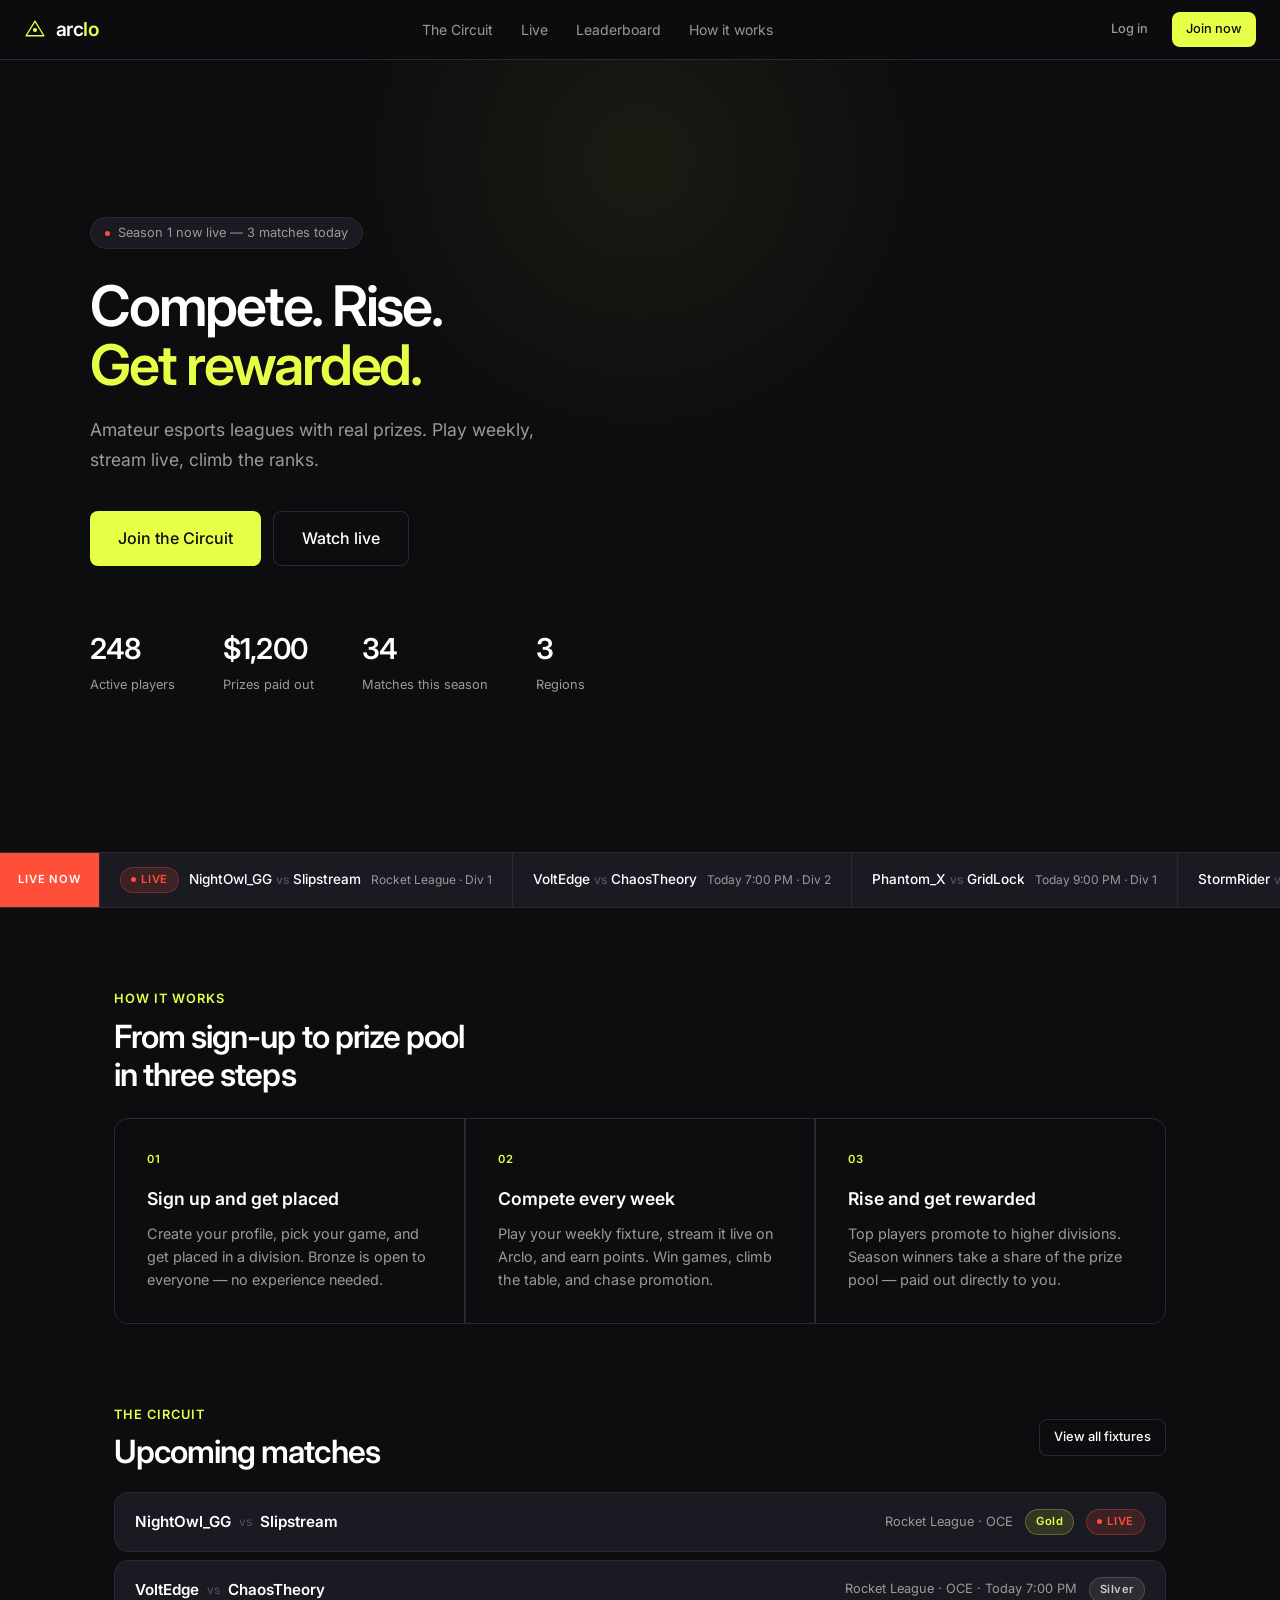
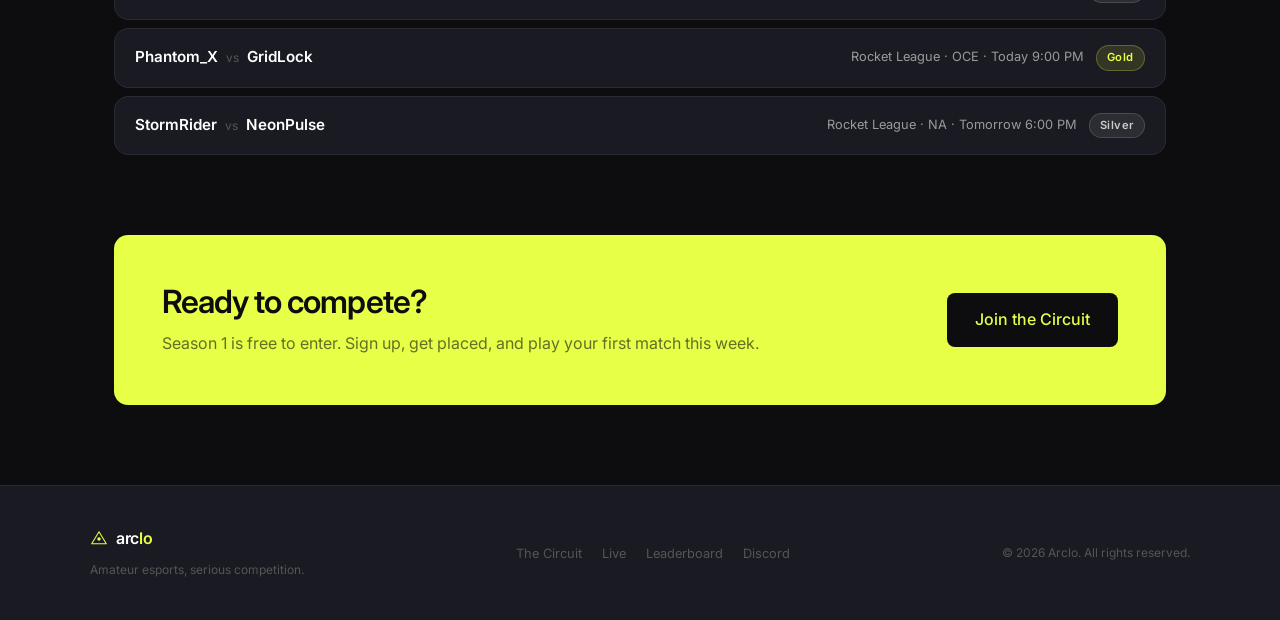
==== index.html @ d4bf8e36 "Add files via upload" ====
<!DOCTYPE html>
<html lang="en">
<head>
  <meta charset="UTF-8">
  <meta name="viewport" content="width=device-width, initial-scale=1.0">
  <title>Arclo — Compete. Rise. Get rewarded.</title>
  <meta name="description" content="Amateur esports leagues with real prizes. Compete weekly, stream live, climb the ranks.">
  <link rel="preconnect" href="https://fonts.googleapis.com">
  <link href="https://fonts.googleapis.com/css2?family=Inter:wght@400;500;600&display=swap" rel="stylesheet">
  <link rel="stylesheet" href="css/style.css">
  <style>
    /* Hero */
    .hero {
      min-height: 88vh; display: flex; flex-direction: column;
      justify-content: center; padding: 80px 24px;
      position: relative; overflow: hidden;
    }
    .hero::before {
      content: ''; position: absolute;
      top: -200px; left: 50%; transform: translateX(-50%);
      width: 600px; height: 600px; border-radius: 50%;
      background: radial-gradient(circle, rgba(232,255,71,0.06) 0%, transparent 70%);
      pointer-events: none;
    }
    .hero-inner { max-width: 1100px; margin: 0 auto; width: 100%; }
    .hero-eyebrow {
      display: inline-flex; align-items: center; gap: 8px;
      background: var(--slate); border: 0.5px solid var(--slate-light);
      border-radius: 999px; padding: 5px 14px; margin-bottom: 28px;
      font-size: 0.8rem; color: var(--gray);
    }
    .hero h1 { color: #fff; margin-bottom: 20px; max-width: 700px; }
    .hero h1 .volt { color: var(--volt); }
    .hero-sub { font-size: 1.1rem; max-width: 480px; margin-bottom: 36px; }
    .hero-btns { display: flex; gap: 12px; flex-wrap: wrap; margin-bottom: 60px; }
    .hero-stats { display: flex; gap: 48px; flex-wrap: wrap; }
    .hero-stat-val { font-size: 1.8rem; font-weight: 600; color: #fff; letter-spacing: -0.03em; }
    .hero-stat-label { font-size: 0.8rem; color: var(--gray); margin-top: 2px; }

    /* Live matches strip */
    .matches-strip { background: var(--slate); border-top: 0.5px solid var(--slate-light); border-bottom: 0.5px solid var(--slate-light); padding: 0; overflow: hidden; }
    .matches-strip-inner { display: flex; align-items: stretch; }
    .strip-label { background: var(--ignite); color: #fff; font-size: 0.7rem; font-weight: 600; letter-spacing: 0.08em; text-transform: uppercase; padding: 14px 18px; display: flex; align-items: center; white-space: nowrap; flex-shrink: 0; }
    .matches-list { display: flex; gap: 0; flex: 1; overflow-x: auto; scrollbar-width: none; }
    .matches-list::-webkit-scrollbar { display: none; }
    .match-strip-item { display: flex; align-items: center; gap: 10px; padding: 14px 20px; border-left: 0.5px solid var(--slate-light); white-space: nowrap; flex-shrink: 0; cursor: pointer; transition: background 0.15s; }
    .match-strip-item:hover { background: rgba(255,255,255,0.03); }
    .match-players { font-size: 0.85rem; font-weight: 500; color: #fff; }
    .match-vs { color: var(--gray-dim); font-size: 0.75rem; }
    .match-time { font-size: 0.75rem; color: var(--gray); }

    /* How it works */
    .how-grid { display: grid; grid-template-columns: repeat(3, minmax(0,1fr)); gap: 2px; background: var(--slate-light); border: 0.5px solid var(--slate-light); border-radius: var(--radius-lg); overflow: hidden; }
    .how-item { background: var(--midnight); padding: 2rem; }
    .how-num { font-size: 0.7rem; font-weight: 600; color: var(--volt); letter-spacing: 0.1em; margin-bottom: 16px; }
    .how-title { font-size: 1.1rem; font-weight: 600; color: #fff; margin-bottom: 8px; }
    .how-desc { font-size: 0.9rem; color: var(--gray); line-height: 1.6; }

    /* Matches section */
    .match-card { background: var(--slate); border: 0.5px solid var(--slate-light); border-radius: var(--radius-lg); padding: 1rem 1.25rem; display: flex; align-items: center; justify-content: space-between; cursor: pointer; transition: border-color 0.15s, background 0.15s; }
    .match-card:hover { border-color: rgba(232,255,71,0.2); background: rgba(232,255,71,0.02); }
    .match-card-players { display: flex; align-items: center; gap: 8px; }
    .match-card-name { font-size: 0.95rem; font-weight: 600; color: #fff; }
    .match-card-vs { font-size: 0.75rem; color: var(--gray-dim); }
    .match-card-meta { font-size: 0.8rem; color: var(--gray); }
    .match-card-right { display: flex; align-items: center; gap: 12px; }

    /* CTA band */
    .cta-band { background: var(--volt); border-radius: var(--radius-lg); padding: 48px; display: flex; align-items: center; justify-content: space-between; gap: 24px; flex-wrap: wrap; }
    .cta-band h2 { color: var(--midnight); }
    .cta-band p { color: rgba(13,13,15,0.6); }
    .btn-dark { background: var(--midnight); color: var(--volt); }
    .btn-dark:hover { background: #111; }

    @media (max-width: 768px) {
      .hero { min-height: auto; padding: 60px 24px; }
      .hero-stats { gap: 24px; }
      .how-grid { grid-template-columns: 1fr; }
      .cta-band { padding: 32px 24px; }
      .match-card { flex-direction: column; align-items: flex-start; gap: 10px; }
    }
  </style>
</head>
<body>

<nav>
  <div class="nav-logo">
    <div class="nav-logo-mark">
      <svg width="22" height="22" viewBox="0 0 42 42" fill="none">
        <polygon points="21,4 38,32 4,32" fill="none" stroke="#e8ff47" stroke-width="2.5" stroke-linejoin="round"/>
        <circle cx="21" cy="21" r="4" fill="#e8ff47"/>
      </svg>
    </div>
    <span class="nav-logo-text">arc<span>lo</span></span>
  </div>
  <ul class="nav-links">
    <li><a href="pages/circuit.html">The Circuit</a></li>
    <li><a href="pages/live.html">Live</a></li>
    <li><a href="pages/leaderboard.html">Leaderboard</a></li>
    <li><a href="#how">How it works</a></li>
  </ul>
  <div class="nav-actions">
    <a href="pages/login.html" class="btn btn-ghost btn-sm">Log in</a>
    <a href="pages/signup.html" class="btn btn-primary btn-sm">Join now</a>
  </div>
</nav>

<section class="hero">
  <div class="hero-inner">
    <div class="hero-eyebrow">
      <div class="live-dot"></div>
      Season 1 now live — 3 matches today
    </div>
    <h1>Compete. Rise.<br><span class="volt">Get rewarded.</span></h1>
    <p class="hero-sub">Amateur esports leagues with real prizes. Play weekly, stream live, climb the ranks.</p>
    <div class="hero-btns">
      <a href="pages/signup.html" class="btn btn-primary btn-lg">Join the Circuit</a>
      <a href="pages/live.html" class="btn btn-secondary btn-lg">Watch live</a>
    </div>
    <div class="hero-stats">
      <div>
        <div class="hero-stat-val">248</div>
        <div class="hero-stat-label">Active players</div>
      </div>
      <div>
        <div class="hero-stat-val">$1,200</div>
        <div class="hero-stat-label">Prizes paid out</div>
      </div>
      <div>
        <div class="hero-stat-val">34</div>
        <div class="hero-stat-label">Matches this season</div>
      </div>
      <div>
        <div class="hero-stat-val">3</div>
        <div class="hero-stat-label">Regions</div>
      </div>
    </div>
  </div>
</section>

<div class="matches-strip">
  <div class="matches-strip-inner">
    <div class="strip-label">Live now</div>
    <div class="matches-list">
      <a href="pages/live.html" class="match-strip-item">
        <span class="live-badge"><span class="live-dot"></span>Live</span>
        <span class="match-players">NightOwl_GG <span class="match-vs">vs</span> Slipstream</span>
        <span class="match-time">Rocket League · Div 1</span>
      </a>
      <div class="match-strip-item">
        <span class="match-players">VoltEdge <span class="match-vs">vs</span> ChaosTheory</span>
        <span class="match-time">Today 7:00 PM · Div 2</span>
      </div>
      <div class="match-strip-item">
        <span class="match-players">Phantom_X <span class="match-vs">vs</span> GridLock</span>
        <span class="match-time">Today 9:00 PM · Div 1</span>
      </div>
      <div class="match-strip-item">
        <span class="match-players">StormRider <span class="match-vs">vs</span> NeonPulse</span>
        <span class="match-time">Tomorrow 6:00 PM · Div 2</span>
      </div>
    </div>
  </div>
</div>

<section class="section" id="how">
  <div class="container">
    <p class="text-volt mb-1" style="font-size:0.8rem;font-weight:600;letter-spacing:0.08em;text-transform:uppercase;">How it works</p>
    <h2 style="color:#fff;" class="mb-3">From sign-up to prize pool<br>in three steps</h2>
    <div class="how-grid">
      <div class="how-item">
        <div class="how-num">01</div>
        <div class="how-title">Sign up and get placed</div>
        <p class="how-desc">Create your profile, pick your game, and get placed in a division. Bronze is open to everyone — no experience needed.</p>
      </div>
      <div class="how-item">
        <div class="how-num">02</div>
        <div class="how-title">Compete every week</div>
        <p class="how-desc">Play your weekly fixture, stream it live on Arclo, and earn points. Win games, climb the table, and chase promotion.</p>
      </div>
      <div class="how-item">
        <div class="how-num">03</div>
        <div class="how-title">Rise and get rewarded</div>
        <p class="how-desc">Top players promote to higher divisions. Season winners take a share of the prize pool — paid out directly to you.</p>
      </div>
    </div>
  </div>
</section>

<section class="section" style="padding-top:0;">
  <div class="container">
    <div style="display:flex;align-items:center;justify-content:space-between;margin-bottom:20px;flex-wrap:wrap;gap:12px;">
      <div>
        <p class="text-volt mb-1" style="font-size:0.8rem;font-weight:600;letter-spacing:0.08em;text-transform:uppercase;">The Circuit</p>
        <h2 style="color:#fff;">Upcoming matches</h2>
      </div>
      <a href="pages/circuit.html" class="btn btn-secondary btn-sm">View all fixtures</a>
    </div>
    <div style="display:flex;flex-direction:column;gap:8px;">
      <a href="pages/live.html" class="match-card">
        <div class="match-card-players">
          <span class="match-card-name">NightOwl_GG</span>
          <span class="match-card-vs">vs</span>
          <span class="match-card-name">Slipstream</span>
        </div>
        <div class="match-card-right">
          <span class="match-card-meta">Rocket League · OCE</span>
          <span class="div-badge div-gold">Gold</span>
          <span class="live-badge"><span class="live-dot"></span>Live</span>
        </div>
      </a>
      <div class="match-card">
        <div class="match-card-players">
          <span class="match-card-name">VoltEdge</span>
          <span class="match-card-vs">vs</span>
          <span class="match-card-name">ChaosTheory</span>
        </div>
        <div class="match-card-right">
          <span class="match-card-meta">Rocket League · OCE · Today 7:00 PM</span>
          <span class="div-badge div-silver">Silver</span>
        </div>
      </div>
      <div class="match-card">
        <div class="match-card-players">
          <span class="match-card-name">Phantom_X</span>
          <span class="match-card-vs">vs</span>
          <span class="match-card-name">GridLock</span>
        </div>
        <div class="match-card-right">
          <span class="match-card-meta">Rocket League · OCE · Today 9:00 PM</span>
          <span class="div-badge div-gold">Gold</span>
        </div>
      </div>
      <div class="match-card">
        <div class="match-card-players">
          <span class="match-card-name">StormRider</span>
          <span class="match-card-vs">vs</span>
          <span class="match-card-name">NeonPulse</span>
        </div>
        <div class="match-card-right">
          <span class="match-card-meta">Rocket League · NA · Tomorrow 6:00 PM</span>
          <span class="div-badge div-silver">Silver</span>
        </div>
      </div>
    </div>
  </div>
</section>

<section class="section" style="padding-top:0;">
  <div class="container">
    <div class="cta-band">
      <div>
        <h2>Ready to compete?</h2>
        <p class="mt-1">Season 1 is free to enter. Sign up, get placed, and play your first match this week.</p>
      </div>
      <a href="pages/signup.html" class="btn btn-dark btn-lg">Join the Circuit</a>
    </div>
  </div>
</section>

<footer>
  <div class="footer-inner">
    <div>
      <div style="display:flex;align-items:center;gap:8px;margin-bottom:8px;">
        <svg width="18" height="18" viewBox="0 0 42 42" fill="none"><polygon points="21,4 38,32 4,32" fill="none" stroke="#e8ff47" stroke-width="2.5" stroke-linejoin="round"/><circle cx="21" cy="21" r="4" fill="#e8ff47"/></svg>
        <span class="footer-logo-text">arc<span>lo</span></span>
      </div>
      <p class="footer-copy">Amateur esports, serious competition.</p>
    </div>
    <ul class="footer-links">
      <li><a href="pages/circuit.html">The Circuit</a></li>
      <li><a href="pages/live.html">Live</a></li>
      <li><a href="pages/leaderboard.html">Leaderboard</a></li>
      <li><a href="#">Discord</a></li>
    </ul>
    <p class="footer-copy">© 2026 Arclo. All rights reserved.</p>
  </div>
</footer>

</body>
</html>
---- css/style.css ----
/* Arclo — global styles */
*, *::before, *::after { box-sizing: border-box; margin: 0; padding: 0; }

:root {
  --midnight: #0d0d0f;
  --slate: #1a1a22;
  --slate-light: #2a2a35;
  --volt: #e8ff47;
  --ignite: #ff4f38;
  --offwhite: #f5f5f0;
  --gray: #9a9a9a;
  --gray-dim: #555;
  --font: 'Inter', system-ui, sans-serif;
  --radius: 8px;
  --radius-lg: 14px;
}

html { scroll-behavior: smooth; }

body {
  font-family: var(--font);
  background: var(--midnight);
  color: var(--offwhite);
  line-height: 1.6;
  font-size: 16px;
  -webkit-font-smoothing: antialiased;
}

a { color: inherit; text-decoration: none; }
img { display: block; max-width: 100%; }
button { font-family: var(--font); cursor: pointer; }

/* Typography */
h1 { font-size: clamp(2rem, 5vw, 3.5rem); font-weight: 600; letter-spacing: -0.04em; line-height: 1.05; }
h2 { font-size: clamp(1.4rem, 3vw, 2rem); font-weight: 600; letter-spacing: -0.03em; line-height: 1.2; }
h3 { font-size: 1.1rem; font-weight: 600; letter-spacing: -0.02em; }
p { color: var(--gray); line-height: 1.7; }

/* Layout */
.container { max-width: 1100px; margin: 0 auto; padding: 0 24px; }
.section { padding: 80px 0; }

/* Nav */
nav {
  position: sticky; top: 0; z-index: 100;
  background: rgba(13,13,15,0.92);
  backdrop-filter: blur(12px);
  border-bottom: 0.5px solid var(--slate-light);
  padding: 0 24px; height: 60px;
  display: flex; align-items: center; justify-content: space-between;
}
.nav-logo { display: flex; align-items: center; gap: 10px; }
.nav-logo-mark svg { display: block; }
.nav-logo-text { font-size: 1.2rem; font-weight: 600; letter-spacing: -0.03em; color: #fff; }
.nav-logo-text span { color: var(--volt); }
.nav-links { display: flex; gap: 28px; list-style: none; }
.nav-links a { font-size: 0.875rem; color: var(--gray); transition: color 0.15s; }
.nav-links a:hover { color: #fff; }
.nav-actions { display: flex; gap: 10px; align-items: center; }

/* Buttons */
.btn {
  display: inline-flex; align-items: center; gap: 6px;
  padding: 10px 20px; border-radius: var(--radius);
  font-size: 0.875rem; font-weight: 500;
  border: none; transition: all 0.15s; white-space: nowrap;
}
.btn-primary { background: var(--volt); color: var(--midnight); }
.btn-primary:hover { background: #d4eb3f; }
.btn-secondary { background: transparent; color: #fff; border: 0.5px solid var(--slate-light); }
.btn-secondary:hover { background: var(--slate); }
.btn-ghost { background: transparent; color: var(--gray); border: none; padding: 10px 14px; }
.btn-ghost:hover { color: #fff; }
.btn-sm { padding: 7px 14px; font-size: 0.8rem; }
.btn-lg { padding: 14px 28px; font-size: 1rem; }

/* Cards */
.card {
  background: var(--slate);
  border: 0.5px solid var(--slate-light);
  border-radius: var(--radius-lg);
  padding: 1.25rem 1.5rem;
}

/* Live badge */
.live-badge {
  display: inline-flex; align-items: center; gap: 5px;
  background: rgba(255,79,56,0.15);
  border: 0.5px solid rgba(255,79,56,0.3);
  border-radius: 999px; padding: 3px 10px;
  font-size: 0.7rem; font-weight: 600; color: var(--ignite);
  text-transform: uppercase; letter-spacing: 0.06em;
}
.live-dot {
  width: 5px; height: 5px; border-radius: 50%;
  background: var(--ignite);
  animation: pulse 1.5s ease-in-out infinite;
}
@keyframes pulse { 0%,100%{opacity:1} 50%{opacity:0.4} }

/* Division badge */
.div-badge {
  display: inline-block; padding: 3px 10px;
  border-radius: 999px; font-size: 0.7rem; font-weight: 600;
  letter-spacing: 0.05em;
}
.div-gold { background: rgba(232,255,71,0.12); color: var(--volt); border: 0.5px solid rgba(232,255,71,0.25); }
.div-silver { background: rgba(200,200,200,0.1); color: #ccc; border: 0.5px solid rgba(200,200,200,0.2); }
.div-bronze { background: rgba(205,127,50,0.12); color: #cd7f32; border: 0.5px solid rgba(205,127,50,0.25); }

/* Win/loss */
.result-win { color: #4ade80; font-size: 0.75rem; font-weight: 600; background: rgba(74,222,128,0.1); padding: 2px 8px; border-radius: 999px; }
.result-loss { color: #f87171; font-size: 0.75rem; font-weight: 600; background: rgba(248,113,113,0.1); padding: 2px 8px; border-radius: 999px; }

/* Footer */
footer {
  background: var(--slate);
  border-top: 0.5px solid var(--slate-light);
  padding: 40px 24px;
}
.footer-inner {
  max-width: 1100px; margin: 0 auto;
  display: flex; justify-content: space-between; align-items: center;
  flex-wrap: wrap; gap: 16px;
}
.footer-logo-text { font-size: 1rem; font-weight: 600; letter-spacing: -0.02em; color: #fff; }
.footer-logo-text span { color: var(--volt); }
.footer-links { display: flex; gap: 20px; list-style: none; }
.footer-links a { font-size: 0.8rem; color: var(--gray-dim); }
.footer-links a:hover { color: var(--gray); }
.footer-copy { font-size: 0.75rem; color: var(--gray-dim); }

/* Utility */
.text-volt { color: var(--volt); }
.text-gray { color: var(--gray); }
.text-muted { color: var(--gray-dim); }
.text-center { text-align: center; }
.mt-1 { margin-top: 0.5rem; }
.mt-2 { margin-top: 1rem; }
.mt-3 { margin-top: 1.5rem; }
.mt-4 { margin-top: 2rem; }
.mb-1 { margin-bottom: 0.5rem; }
.mb-2 { margin-bottom: 1rem; }
.mb-3 { margin-bottom: 1.5rem; }
.divider { border: none; border-top: 0.5px solid var(--slate-light); margin: 2rem 0; }

/* Grid helpers */
.grid-2 { display: grid; grid-template-columns: repeat(2, minmax(0,1fr)); gap: 16px; }
.grid-3 { display: grid; grid-template-columns: repeat(3, minmax(0,1fr)); gap: 16px; }
.grid-4 { display: grid; grid-template-columns: repeat(4, minmax(0,1fr)); gap: 16px; }

/* Responsive */
@media (max-width: 768px) {
  .nav-links { display: none; }
  .grid-2, .grid-3, .grid-4 { grid-template-columns: 1fr; }
  .section { padding: 48px 0; }
}

@media (prefers-reduced-motion: reduce) {
  *, *::before, *::after { animation-duration: 0.01ms !important; transition-duration: 0.01ms !important; }
}
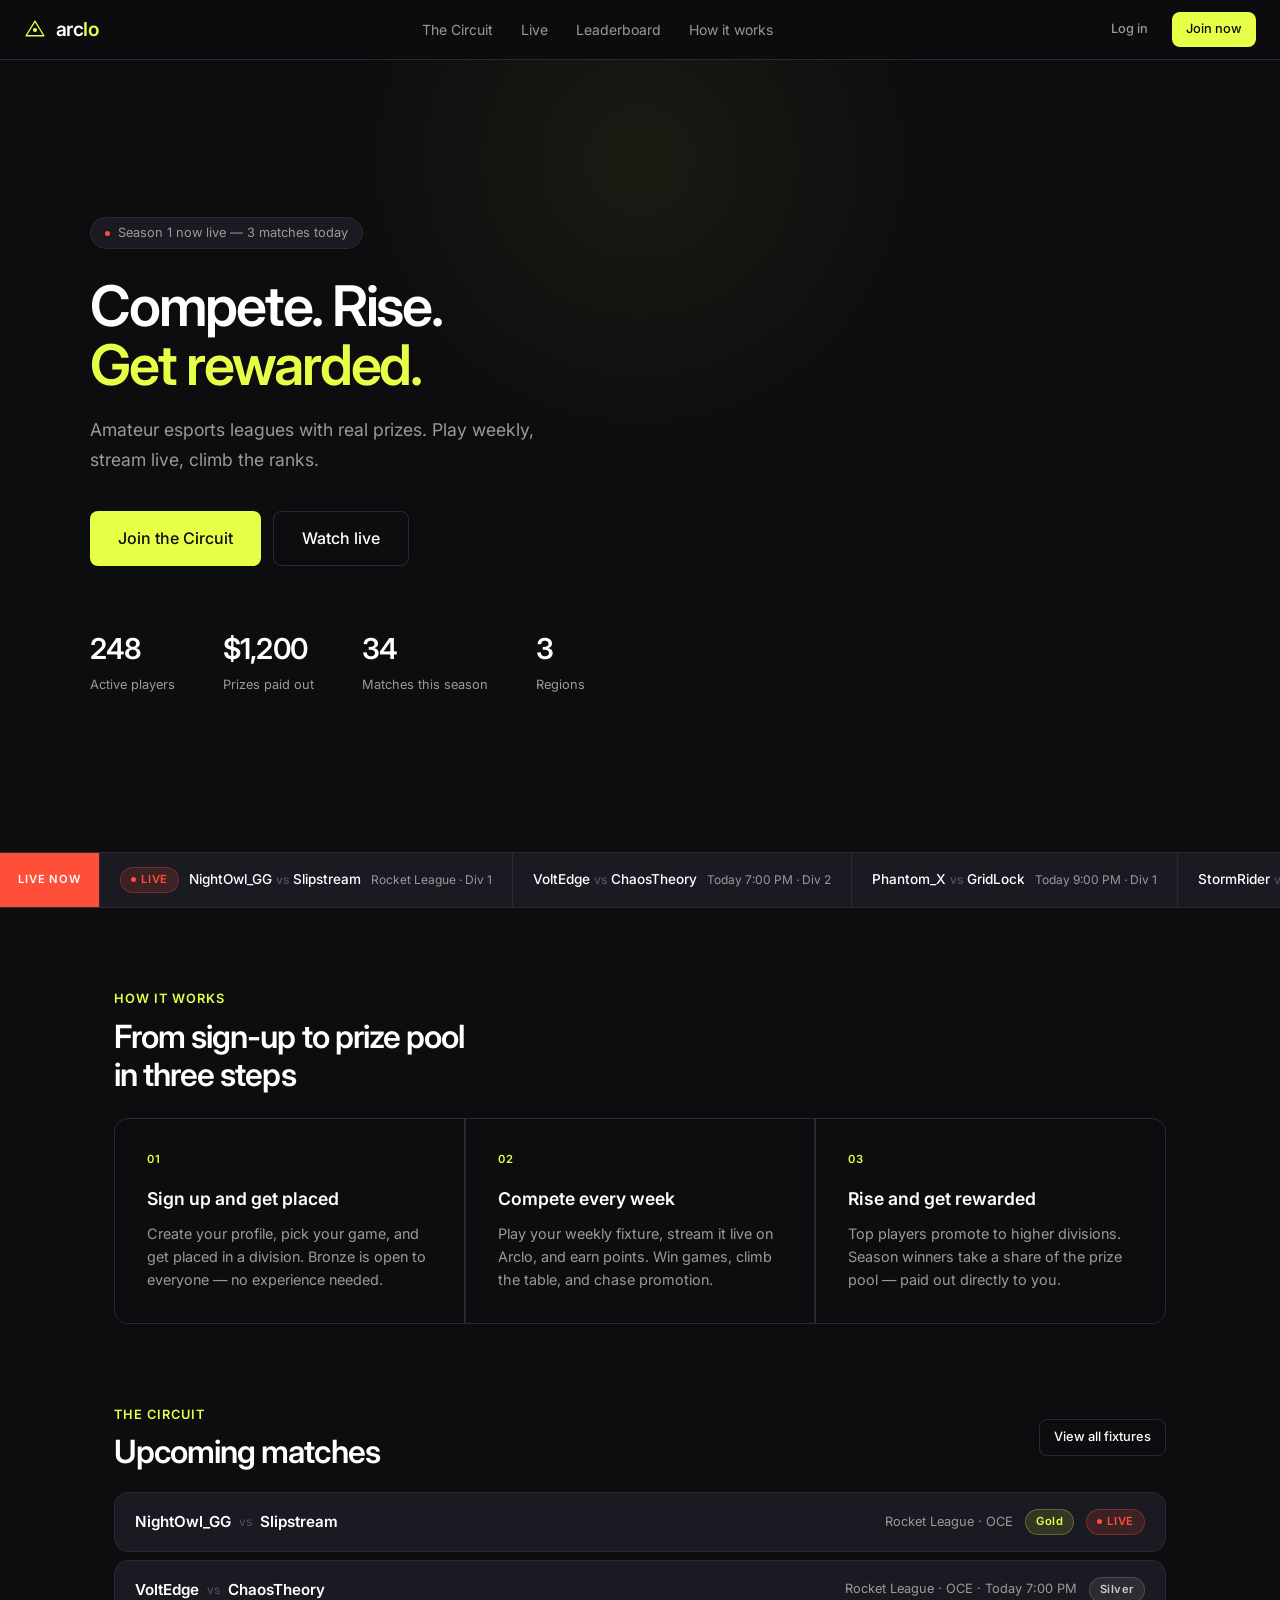
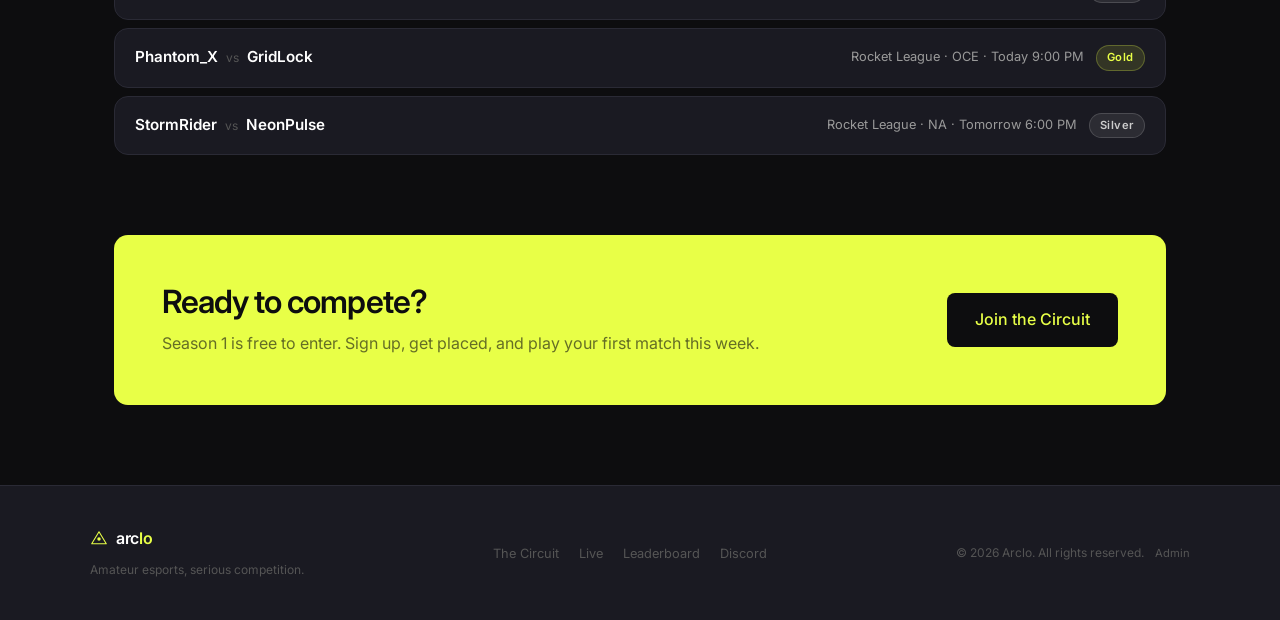
==== commit 153d4423: "Add admin panel and footer link" ====
--- a/index.html
+++ b/index.html
@@ -273,7 +273,7 @@
       <li><a href="pages/leaderboard.html">Leaderboard</a></li>
       <li><a href="#">Discord</a></li>
     </ul>
-    <p class="footer-copy">© 2026 Arclo. All rights reserved.</p>
+    <p class="footer-copy">© 2026 Arclo. All rights reserved. <a href="admin/index.html" style="color:var(--gray-dim);font-size:0.7rem;margin-left:8px;">Admin</a></p>
   </div>
 </footer>
 
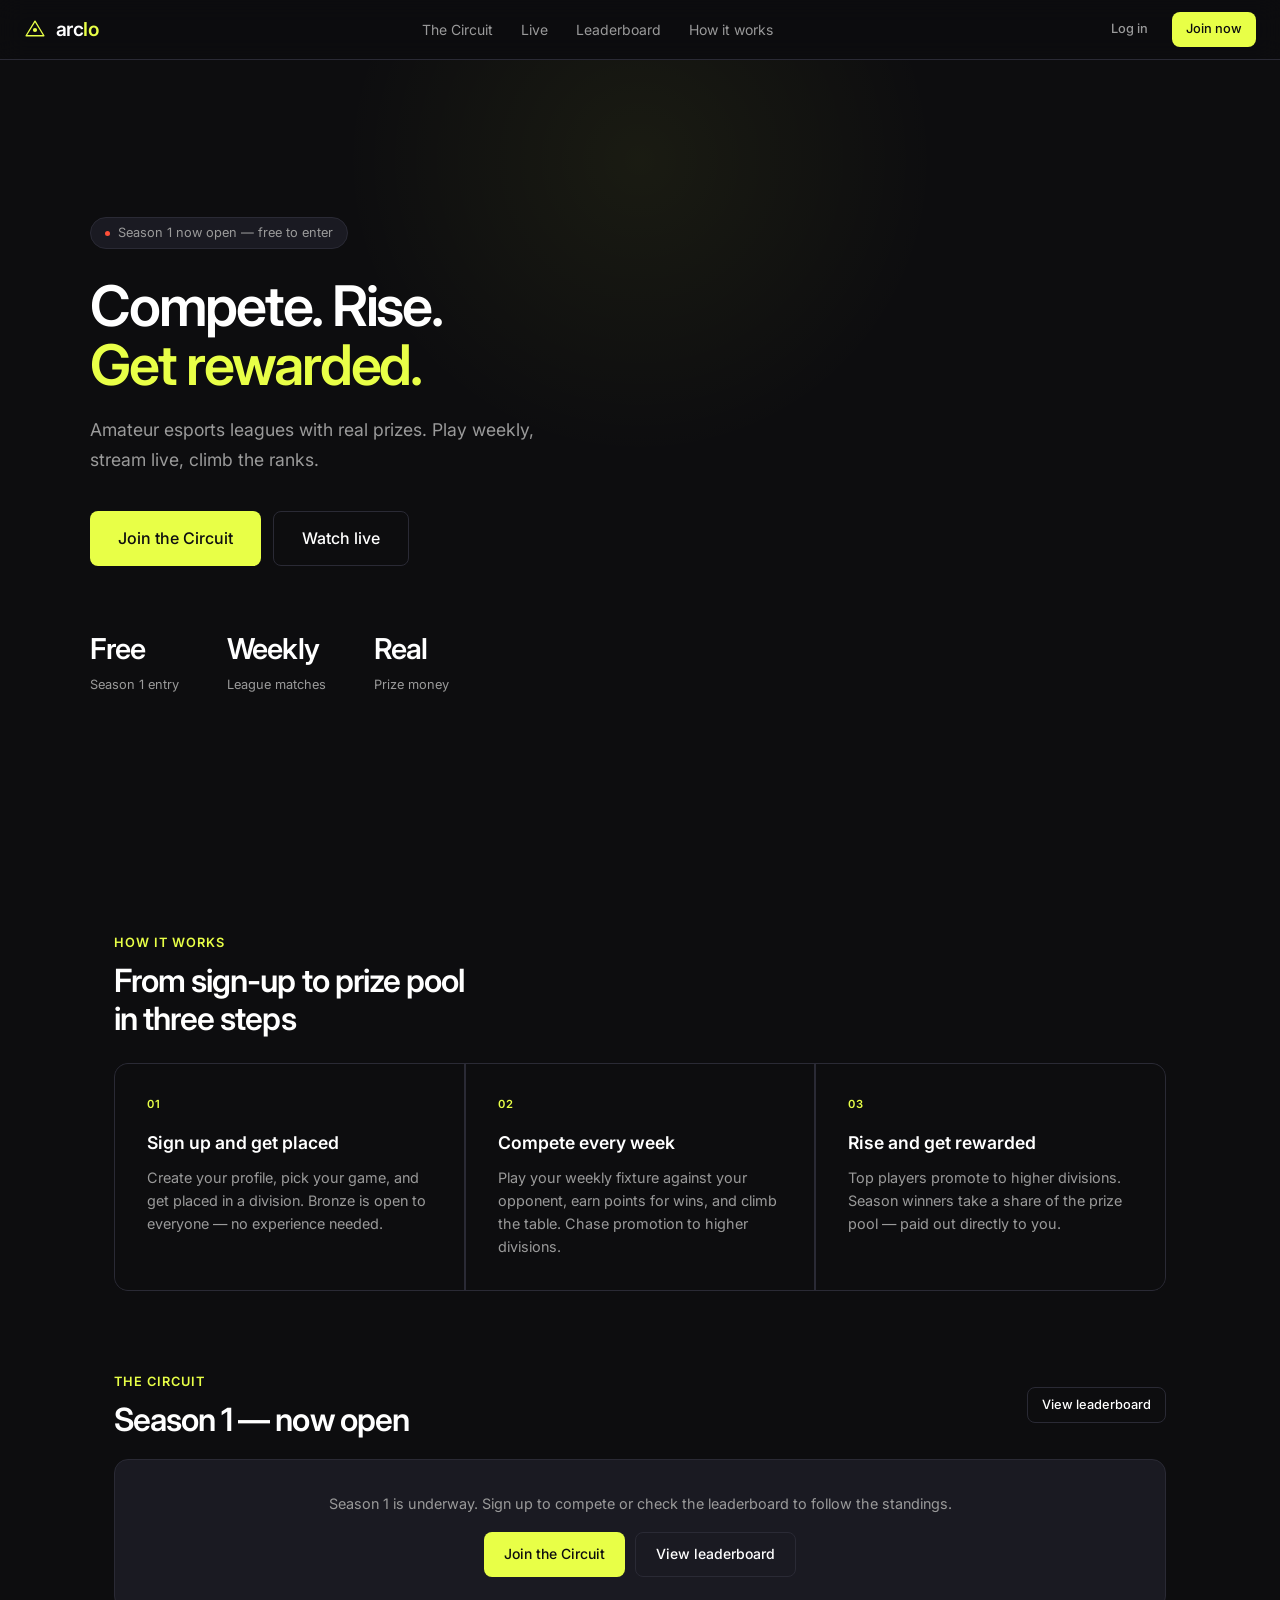
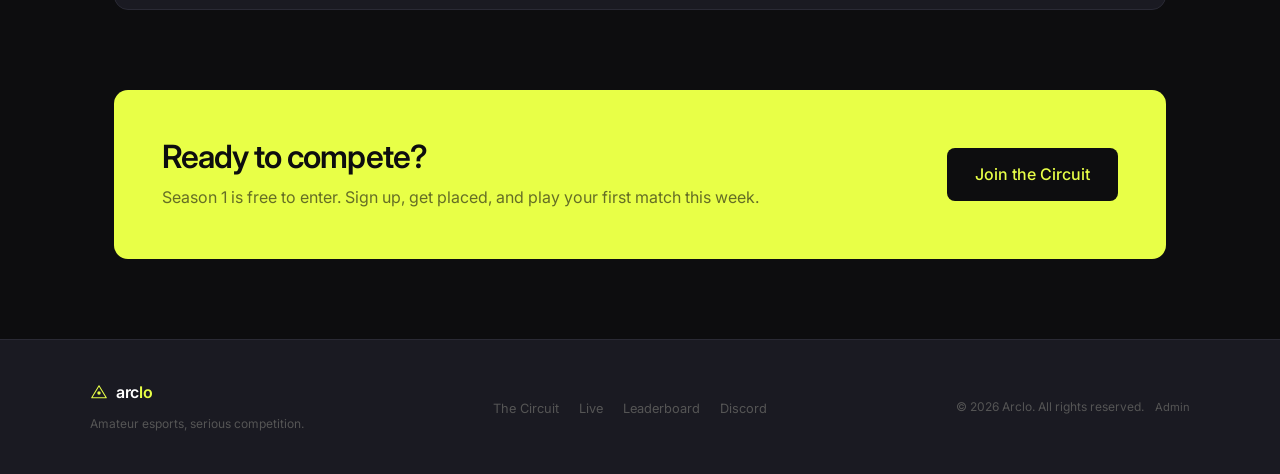
==== commit fca3dabb: "Remove all fake stats and demo content from homepage" ====
--- a/index.html
+++ b/index.html
@@ -109,7 +109,7 @@
   <div class="hero-inner">
     <div class="hero-eyebrow">
       <div class="live-dot"></div>
-      Season 1 now live — 3 matches today
+      Season 1 now open — free to enter
     </div>
     <h1>Compete. Rise.<br><span class="volt">Get rewarded.</span></h1>
     <p class="hero-sub">Amateur esports leagues with real prizes. Play weekly, stream live, climb the ranks.</p>
@@ -119,49 +119,22 @@
     </div>
     <div class="hero-stats">
       <div>
-        <div class="hero-stat-val">248</div>
-        <div class="hero-stat-label">Active players</div>
-      </div>
-      <div>
-        <div class="hero-stat-val">$1,200</div>
-        <div class="hero-stat-label">Prizes paid out</div>
-      </div>
-      <div>
-        <div class="hero-stat-val">34</div>
-        <div class="hero-stat-label">Matches this season</div>
-      </div>
-      <div>
-        <div class="hero-stat-val">3</div>
-        <div class="hero-stat-label">Regions</div>
-      </div>
-    </div>
-  </div>
-</section>
-
-<div class="matches-strip">
-  <div class="matches-strip-inner">
-    <div class="strip-label">Live now</div>
-    <div class="matches-list">
-      <a href="pages/live.html" class="match-strip-item">
-        <span class="live-badge"><span class="live-dot"></span>Live</span>
-        <span class="match-players">NightOwl_GG <span class="match-vs">vs</span> Slipstream</span>
-        <span class="match-time">Rocket League · Div 1</span>
-      </a>
-      <div class="match-strip-item">
-        <span class="match-players">VoltEdge <span class="match-vs">vs</span> ChaosTheory</span>
-        <span class="match-time">Today 7:00 PM · Div 2</span>
-      </div>
-      <div class="match-strip-item">
-        <span class="match-players">Phantom_X <span class="match-vs">vs</span> GridLock</span>
-        <span class="match-time">Today 9:00 PM · Div 1</span>
-      </div>
-      <div class="match-strip-item">
-        <span class="match-players">StormRider <span class="match-vs">vs</span> NeonPulse</span>
-        <span class="match-time">Tomorrow 6:00 PM · Div 2</span>
-      </div>
-    </div>
-  </div>
-</div>
+        <div class="hero-stat-val">Free</div>
+        <div class="hero-stat-label">Season 1 entry</div>
+      </div>
+      <div>
+        <div class="hero-stat-val">Weekly</div>
+        <div class="hero-stat-label">League matches</div>
+      </div>
+      <div>
+        <div class="hero-stat-val">Real</div>
+        <div class="hero-stat-label">Prize money</div>
+      </div>
+    </div>
+  </div>
+</section>
+
+
 
 <section class="section" id="how">
   <div class="container">
@@ -176,7 +149,7 @@
       <div class="how-item">
         <div class="how-num">02</div>
         <div class="how-title">Compete every week</div>
-        <p class="how-desc">Play your weekly fixture, stream it live on Arclo, and earn points. Win games, climb the table, and chase promotion.</p>
+        <p class="how-desc">Play your weekly fixture against your opponent, earn points for wins, and climb the table. Chase promotion to higher divisions.</p>
       </div>
       <div class="how-item">
         <div class="how-num">03</div>
@@ -192,55 +165,15 @@
     <div style="display:flex;align-items:center;justify-content:space-between;margin-bottom:20px;flex-wrap:wrap;gap:12px;">
       <div>
         <p class="text-volt mb-1" style="font-size:0.8rem;font-weight:600;letter-spacing:0.08em;text-transform:uppercase;">The Circuit</p>
-        <h2 style="color:#fff;">Upcoming matches</h2>
-      </div>
-      <a href="pages/circuit.html" class="btn btn-secondary btn-sm">View all fixtures</a>
-    </div>
-    <div style="display:flex;flex-direction:column;gap:8px;">
-      <a href="pages/live.html" class="match-card">
-        <div class="match-card-players">
-          <span class="match-card-name">NightOwl_GG</span>
-          <span class="match-card-vs">vs</span>
-          <span class="match-card-name">Slipstream</span>
-        </div>
-        <div class="match-card-right">
-          <span class="match-card-meta">Rocket League · OCE</span>
-          <span class="div-badge div-gold">Gold</span>
-          <span class="live-badge"><span class="live-dot"></span>Live</span>
-        </div>
-      </a>
-      <div class="match-card">
-        <div class="match-card-players">
-          <span class="match-card-name">VoltEdge</span>
-          <span class="match-card-vs">vs</span>
-          <span class="match-card-name">ChaosTheory</span>
-        </div>
-        <div class="match-card-right">
-          <span class="match-card-meta">Rocket League · OCE · Today 7:00 PM</span>
-          <span class="div-badge div-silver">Silver</span>
-        </div>
-      </div>
-      <div class="match-card">
-        <div class="match-card-players">
-          <span class="match-card-name">Phantom_X</span>
-          <span class="match-card-vs">vs</span>
-          <span class="match-card-name">GridLock</span>
-        </div>
-        <div class="match-card-right">
-          <span class="match-card-meta">Rocket League · OCE · Today 9:00 PM</span>
-          <span class="div-badge div-gold">Gold</span>
-        </div>
-      </div>
-      <div class="match-card">
-        <div class="match-card-players">
-          <span class="match-card-name">StormRider</span>
-          <span class="match-card-vs">vs</span>
-          <span class="match-card-name">NeonPulse</span>
-        </div>
-        <div class="match-card-right">
-          <span class="match-card-meta">Rocket League · NA · Tomorrow 6:00 PM</span>
-          <span class="div-badge div-silver">Silver</span>
-        </div>
+        <h2 style="color:#fff;">Season 1 — now open</h2>
+      </div>
+      <a href="pages/leaderboard.html" class="btn btn-secondary btn-sm">View leaderboard</a>
+    </div>
+    <div style="background:var(--slate);border:0.5px solid var(--slate-light);border-radius:var(--radius-lg);padding:2rem;text-align:center;">
+      <p style="color:var(--gray);font-size:0.9rem;margin-bottom:16px;">Season 1 is underway. Sign up to compete or check the leaderboard to follow the standings.</p>
+      <div style="display:flex;gap:10px;justify-content:center;flex-wrap:wrap;">
+        <a href="pages/signup.html" class="btn btn-primary">Join the Circuit</a>
+        <a href="pages/leaderboard.html" class="btn btn-secondary">View leaderboard</a>
       </div>
     </div>
   </div>
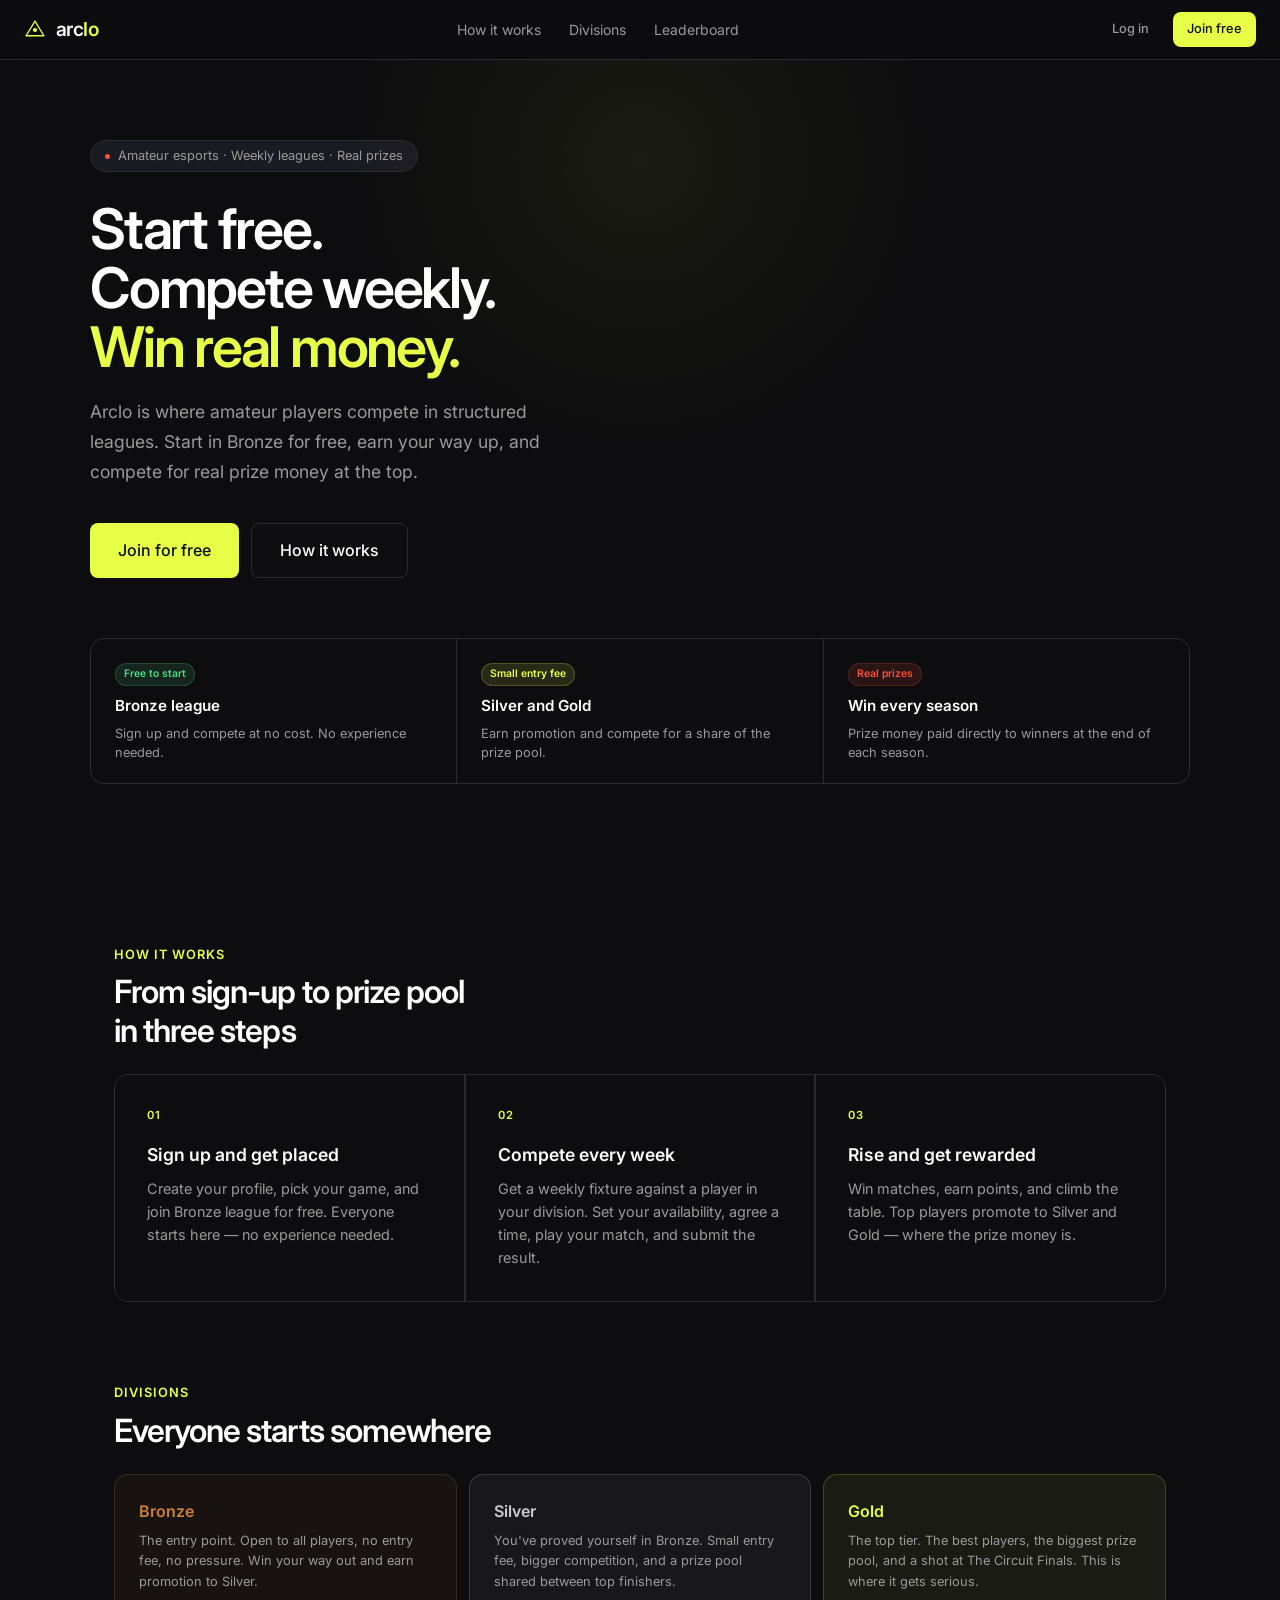
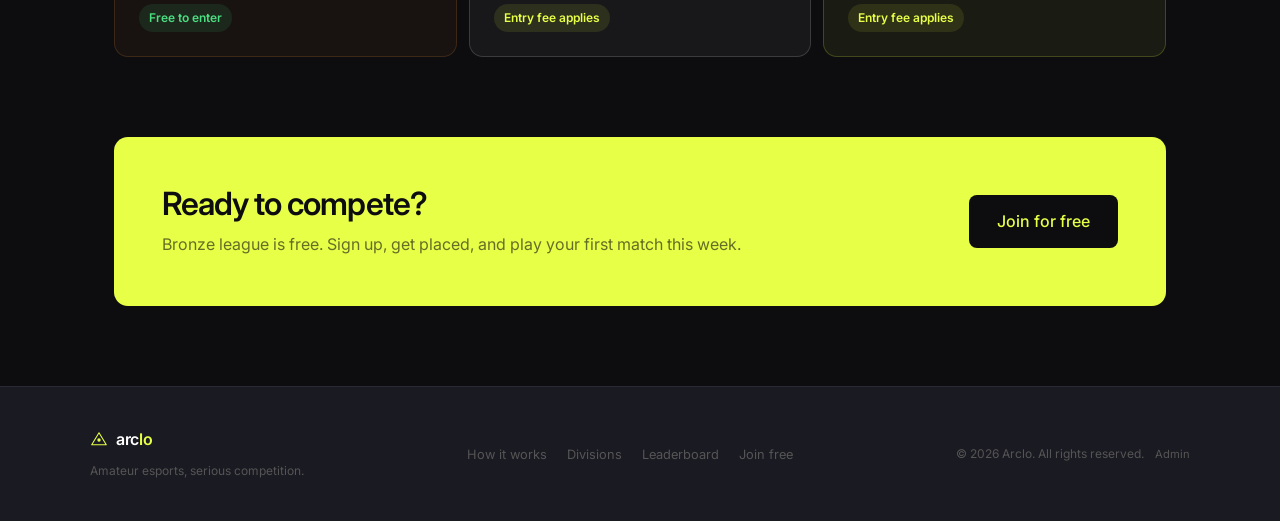
==== commit 08323da5: "Rewrite homepage with timeless division-based framing" ====
--- a/index.html
+++ b/index.html
@@ -3,13 +3,12 @@
 <head>
   <meta charset="UTF-8">
   <meta name="viewport" content="width=device-width, initial-scale=1.0">
-  <title>Arclo — Compete. Rise. Get rewarded.</title>
-  <meta name="description" content="Amateur esports leagues with real prizes. Compete weekly, stream live, climb the ranks.">
+  <title>Arclo — Amateur esports. Real prizes.</title>
+  <meta name="description" content="Start free in Bronze. Win your way to Gold. Compete weekly in structured leagues with real prize money on the line.">
   <link rel="preconnect" href="https://fonts.googleapis.com">
   <link href="https://fonts.googleapis.com/css2?family=Inter:wght@400;500;600&display=swap" rel="stylesheet">
   <link rel="stylesheet" href="css/style.css">
   <style>
-    /* Hero */
     .hero {
       min-height: 88vh; display: flex; flex-direction: column;
       justify-content: center; padding: 80px 24px;
@@ -31,53 +30,47 @@
     }
     .hero h1 { color: #fff; margin-bottom: 20px; max-width: 700px; }
     .hero h1 .volt { color: var(--volt); }
-    .hero-sub { font-size: 1.1rem; max-width: 480px; margin-bottom: 36px; }
+    .hero-sub { font-size: 1.1rem; max-width: 500px; margin-bottom: 36px; }
     .hero-btns { display: flex; gap: 12px; flex-wrap: wrap; margin-bottom: 60px; }
-    .hero-stats { display: flex; gap: 48px; flex-wrap: wrap; }
-    .hero-stat-val { font-size: 1.8rem; font-weight: 600; color: #fff; letter-spacing: -0.03em; }
-    .hero-stat-label { font-size: 0.8rem; color: var(--gray); margin-top: 2px; }
-
-    /* Live matches strip */
-    .matches-strip { background: var(--slate); border-top: 0.5px solid var(--slate-light); border-bottom: 0.5px solid var(--slate-light); padding: 0; overflow: hidden; }
-    .matches-strip-inner { display: flex; align-items: stretch; }
-    .strip-label { background: var(--ignite); color: #fff; font-size: 0.7rem; font-weight: 600; letter-spacing: 0.08em; text-transform: uppercase; padding: 14px 18px; display: flex; align-items: center; white-space: nowrap; flex-shrink: 0; }
-    .matches-list { display: flex; gap: 0; flex: 1; overflow-x: auto; scrollbar-width: none; }
-    .matches-list::-webkit-scrollbar { display: none; }
-    .match-strip-item { display: flex; align-items: center; gap: 10px; padding: 14px 20px; border-left: 0.5px solid var(--slate-light); white-space: nowrap; flex-shrink: 0; cursor: pointer; transition: background 0.15s; }
-    .match-strip-item:hover { background: rgba(255,255,255,0.03); }
-    .match-players { font-size: 0.85rem; font-weight: 500; color: #fff; }
-    .match-vs { color: var(--gray-dim); font-size: 0.75rem; }
-    .match-time { font-size: 0.75rem; color: var(--gray); }
-
-    /* How it works */
+    .hero-pillars { display: flex; gap: 0; flex-wrap: wrap; border: 0.5px solid var(--slate-light); border-radius: var(--radius-lg); overflow: hidden; }
+    .hero-pillar { flex: 1; min-width: 160px; padding: 20px 24px; border-right: 0.5px solid var(--slate-light); }
+    .hero-pillar:last-child { border-right: none; }
+    .hero-pillar-title { font-size: 0.95rem; font-weight: 600; color: #fff; margin-bottom: 6px; }
+    .hero-pillar-desc { font-size: 0.8rem; color: var(--gray); line-height: 1.5; }
+    .hero-pillar-badge { display: inline-block; font-size: 0.65rem; font-weight: 600; padding: 2px 8px; border-radius: 999px; margin-bottom: 8px; }
+    .badge-free { background: rgba(74,222,128,0.12); color: #4ade80; border: 0.5px solid rgba(74,222,128,0.2); }
+    .badge-paid { background: rgba(232,255,71,0.12); color: var(--volt); border: 0.5px solid rgba(232,255,71,0.2); }
+    .badge-prize { background: rgba(255,79,56,0.12); color: var(--ignite); border: 0.5px solid rgba(255,79,56,0.2); }
     .how-grid { display: grid; grid-template-columns: repeat(3, minmax(0,1fr)); gap: 2px; background: var(--slate-light); border: 0.5px solid var(--slate-light); border-radius: var(--radius-lg); overflow: hidden; }
     .how-item { background: var(--midnight); padding: 2rem; }
     .how-num { font-size: 0.7rem; font-weight: 600; color: var(--volt); letter-spacing: 0.1em; margin-bottom: 16px; }
     .how-title { font-size: 1.1rem; font-weight: 600; color: #fff; margin-bottom: 8px; }
     .how-desc { font-size: 0.9rem; color: var(--gray); line-height: 1.6; }
-
-    /* Matches section */
-    .match-card { background: var(--slate); border: 0.5px solid var(--slate-light); border-radius: var(--radius-lg); padding: 1rem 1.25rem; display: flex; align-items: center; justify-content: space-between; cursor: pointer; transition: border-color 0.15s, background 0.15s; }
-    .match-card:hover { border-color: rgba(232,255,71,0.2); background: rgba(232,255,71,0.02); }
-    .match-card-players { display: flex; align-items: center; gap: 8px; }
-    .match-card-name { font-size: 0.95rem; font-weight: 600; color: #fff; }
-    .match-card-vs { font-size: 0.75rem; color: var(--gray-dim); }
-    .match-card-meta { font-size: 0.8rem; color: var(--gray); }
-    .match-card-right { display: flex; align-items: center; gap: 12px; }
-
-    /* CTA band */
+    .division-grid { display: grid; grid-template-columns: repeat(3, minmax(0,1fr)); gap: 12px; }
+    .division-card { border-radius: var(--radius-lg); padding: 1.5rem; border: 0.5px solid var(--slate-light); }
+    .division-card.bronze { background: rgba(205,127,50,0.06); border-color: rgba(205,127,50,0.2); }
+    .division-card.silver { background: rgba(200,200,200,0.06); border-color: rgba(200,200,200,0.2); }
+    .division-card.gold { background: rgba(232,255,71,0.06); border-color: rgba(232,255,71,0.2); }
+    .division-name { font-size: 1rem; font-weight: 600; margin-bottom: 6px; }
+    .division-name.bronze { color: #cd7f32; }
+    .division-name.silver { color: #ccc; }
+    .division-name.gold { color: var(--volt); }
+    .division-desc { font-size: 0.8rem; color: var(--gray); line-height: 1.6; margin-bottom: 12px; }
+    .division-entry { font-size: 0.75rem; font-weight: 600; padding: 4px 10px; border-radius: 999px; display: inline-block; }
+    .entry-free { background: rgba(74,222,128,0.1); color: #4ade80; }
+    .entry-paid { background: rgba(232,255,71,0.1); color: var(--volt); }
     .cta-band { background: var(--volt); border-radius: var(--radius-lg); padding: 48px; display: flex; align-items: center; justify-content: space-between; gap: 24px; flex-wrap: wrap; }
     .cta-band h2 { color: var(--midnight); }
     .cta-band p { color: rgba(13,13,15,0.6); }
     .btn-dark { background: var(--midnight); color: var(--volt); }
     .btn-dark:hover { background: #111; }
-
     @media (max-width: 768px) {
       .hero { min-height: auto; padding: 60px 24px; }
-      .hero-stats { gap: 24px; }
-      .how-grid { grid-template-columns: 1fr; }
+      .hero-pillars { flex-direction: column; }
+      .hero-pillar { border-right: none; border-bottom: 0.5px solid var(--slate-light); }
+      .hero-pillar:last-child { border-bottom: none; }
+      .how-grid, .division-grid { grid-template-columns: 1fr; }
       .cta-band { padding: 32px 24px; }
-      .match-card { flex-direction: column; align-items: flex-start; gap: 10px; }
     }
   </style>
 </head>
@@ -94,14 +87,13 @@
     <span class="nav-logo-text">arc<span>lo</span></span>
   </div>
   <ul class="nav-links">
-    <li><a href="pages/circuit.html">The Circuit</a></li>
-    <li><a href="pages/live.html">Live</a></li>
+    <li><a href="#how">How it works</a></li>
+    <li><a href="#divisions">Divisions</a></li>
     <li><a href="pages/leaderboard.html">Leaderboard</a></li>
-    <li><a href="#how">How it works</a></li>
   </ul>
   <div class="nav-actions">
     <a href="pages/login.html" class="btn btn-ghost btn-sm">Log in</a>
-    <a href="pages/signup.html" class="btn btn-primary btn-sm">Join now</a>
+    <a href="pages/signup.html" class="btn btn-primary btn-sm">Join free</a>
   </div>
 </nav>
 
@@ -109,32 +101,33 @@
   <div class="hero-inner">
     <div class="hero-eyebrow">
       <div class="live-dot"></div>
-      Season 1 now open — free to enter
-    </div>
-    <h1>Compete. Rise.<br><span class="volt">Get rewarded.</span></h1>
-    <p class="hero-sub">Amateur esports leagues with real prizes. Play weekly, stream live, climb the ranks.</p>
+      Amateur esports · Weekly leagues · Real prizes
+    </div>
+    <h1>Start free.<br>Compete weekly.<br><span class="volt">Win real money.</span></h1>
+    <p class="hero-sub">Arclo is where amateur players compete in structured leagues. Start in Bronze for free, earn your way up, and compete for real prize money at the top.</p>
     <div class="hero-btns">
-      <a href="pages/signup.html" class="btn btn-primary btn-lg">Join the Circuit</a>
-      <a href="pages/live.html" class="btn btn-secondary btn-lg">Watch live</a>
-    </div>
-    <div class="hero-stats">
-      <div>
-        <div class="hero-stat-val">Free</div>
-        <div class="hero-stat-label">Season 1 entry</div>
-      </div>
-      <div>
-        <div class="hero-stat-val">Weekly</div>
-        <div class="hero-stat-label">League matches</div>
-      </div>
-      <div>
-        <div class="hero-stat-val">Real</div>
-        <div class="hero-stat-label">Prize money</div>
-      </div>
-    </div>
-  </div>
-</section>
-
-
+      <a href="pages/signup.html" class="btn btn-primary btn-lg">Join for free</a>
+      <a href="#how" class="btn btn-secondary btn-lg">How it works</a>
+    </div>
+    <div class="hero-pillars">
+      <div class="hero-pillar">
+        <span class="hero-pillar-badge badge-free">Free to start</span>
+        <div class="hero-pillar-title">Bronze league</div>
+        <div class="hero-pillar-desc">Sign up and compete at no cost. No experience needed.</div>
+      </div>
+      <div class="hero-pillar">
+        <span class="hero-pillar-badge badge-paid">Small entry fee</span>
+        <div class="hero-pillar-title">Silver and Gold</div>
+        <div class="hero-pillar-desc">Earn promotion and compete for a share of the prize pool.</div>
+      </div>
+      <div class="hero-pillar">
+        <span class="hero-pillar-badge badge-prize">Real prizes</span>
+        <div class="hero-pillar-title">Win every season</div>
+        <div class="hero-pillar-desc">Prize money paid directly to winners at the end of each season.</div>
+      </div>
+    </div>
+  </div>
+</section>
 
 <section class="section" id="how">
   <div class="container">
@@ -144,36 +137,41 @@
       <div class="how-item">
         <div class="how-num">01</div>
         <div class="how-title">Sign up and get placed</div>
-        <p class="how-desc">Create your profile, pick your game, and get placed in a division. Bronze is open to everyone — no experience needed.</p>
+        <p class="how-desc">Create your profile, pick your game, and join Bronze league for free. Everyone starts here — no experience needed.</p>
       </div>
       <div class="how-item">
         <div class="how-num">02</div>
         <div class="how-title">Compete every week</div>
-        <p class="how-desc">Play your weekly fixture against your opponent, earn points for wins, and climb the table. Chase promotion to higher divisions.</p>
+        <p class="how-desc">Get a weekly fixture against a player in your division. Set your availability, agree a time, play your match, and submit the result.</p>
       </div>
       <div class="how-item">
         <div class="how-num">03</div>
         <div class="how-title">Rise and get rewarded</div>
-        <p class="how-desc">Top players promote to higher divisions. Season winners take a share of the prize pool — paid out directly to you.</p>
-      </div>
-    </div>
-  </div>
-</section>
-
-<section class="section" style="padding-top:0;">
+        <p class="how-desc">Win matches, earn points, and climb the table. Top players promote to Silver and Gold — where the prize money is.</p>
+      </div>
+    </div>
+  </div>
+</section>
+
+<section class="section" id="divisions" style="padding-top:0;">
   <div class="container">
-    <div style="display:flex;align-items:center;justify-content:space-between;margin-bottom:20px;flex-wrap:wrap;gap:12px;">
-      <div>
-        <p class="text-volt mb-1" style="font-size:0.8rem;font-weight:600;letter-spacing:0.08em;text-transform:uppercase;">The Circuit</p>
-        <h2 style="color:#fff;">Season 1 — now open</h2>
-      </div>
-      <a href="pages/leaderboard.html" class="btn btn-secondary btn-sm">View leaderboard</a>
-    </div>
-    <div style="background:var(--slate);border:0.5px solid var(--slate-light);border-radius:var(--radius-lg);padding:2rem;text-align:center;">
-      <p style="color:var(--gray);font-size:0.9rem;margin-bottom:16px;">Season 1 is underway. Sign up to compete or check the leaderboard to follow the standings.</p>
-      <div style="display:flex;gap:10px;justify-content:center;flex-wrap:wrap;">
-        <a href="pages/signup.html" class="btn btn-primary">Join the Circuit</a>
-        <a href="pages/leaderboard.html" class="btn btn-secondary">View leaderboard</a>
+    <p class="text-volt mb-1" style="font-size:0.8rem;font-weight:600;letter-spacing:0.08em;text-transform:uppercase;">Divisions</p>
+    <h2 style="color:#fff;" class="mb-3">Everyone starts somewhere</h2>
+    <div class="division-grid">
+      <div class="division-card bronze">
+        <div class="division-name bronze">Bronze</div>
+        <p class="division-desc">The entry point. Open to all players, no entry fee, no pressure. Win your way out and earn promotion to Silver.</p>
+        <span class="division-entry entry-free">Free to enter</span>
+      </div>
+      <div class="division-card silver">
+        <div class="division-name silver">Silver</div>
+        <p class="division-desc">You've proved yourself in Bronze. Small entry fee, bigger competition, and a prize pool shared between top finishers.</p>
+        <span class="division-entry entry-paid">Entry fee applies</span>
+      </div>
+      <div class="division-card gold">
+        <div class="division-name gold">Gold</div>
+        <p class="division-desc">The top tier. The best players, the biggest prize pool, and a shot at The Circuit Finals. This is where it gets serious.</p>
+        <span class="division-entry entry-paid">Entry fee applies</span>
       </div>
     </div>
   </div>
@@ -184,9 +182,9 @@
     <div class="cta-band">
       <div>
         <h2>Ready to compete?</h2>
-        <p class="mt-1">Season 1 is free to enter. Sign up, get placed, and play your first match this week.</p>
-      </div>
-      <a href="pages/signup.html" class="btn btn-dark btn-lg">Join the Circuit</a>
+        <p class="mt-1">Bronze league is free. Sign up, get placed, and play your first match this week.</p>
+      </div>
+      <a href="pages/signup.html" class="btn btn-dark btn-lg">Join for free</a>
     </div>
   </div>
 </section>
@@ -201,10 +199,10 @@
       <p class="footer-copy">Amateur esports, serious competition.</p>
     </div>
     <ul class="footer-links">
-      <li><a href="pages/circuit.html">The Circuit</a></li>
-      <li><a href="pages/live.html">Live</a></li>
+      <li><a href="#how">How it works</a></li>
+      <li><a href="#divisions">Divisions</a></li>
       <li><a href="pages/leaderboard.html">Leaderboard</a></li>
-      <li><a href="#">Discord</a></li>
+      <li><a href="pages/signup.html">Join free</a></li>
     </ul>
     <p class="footer-copy">© 2026 Arclo. All rights reserved. <a href="admin/index.html" style="color:var(--gray-dim);font-size:0.7rem;margin-left:8px;">Admin</a></p>
   </div>
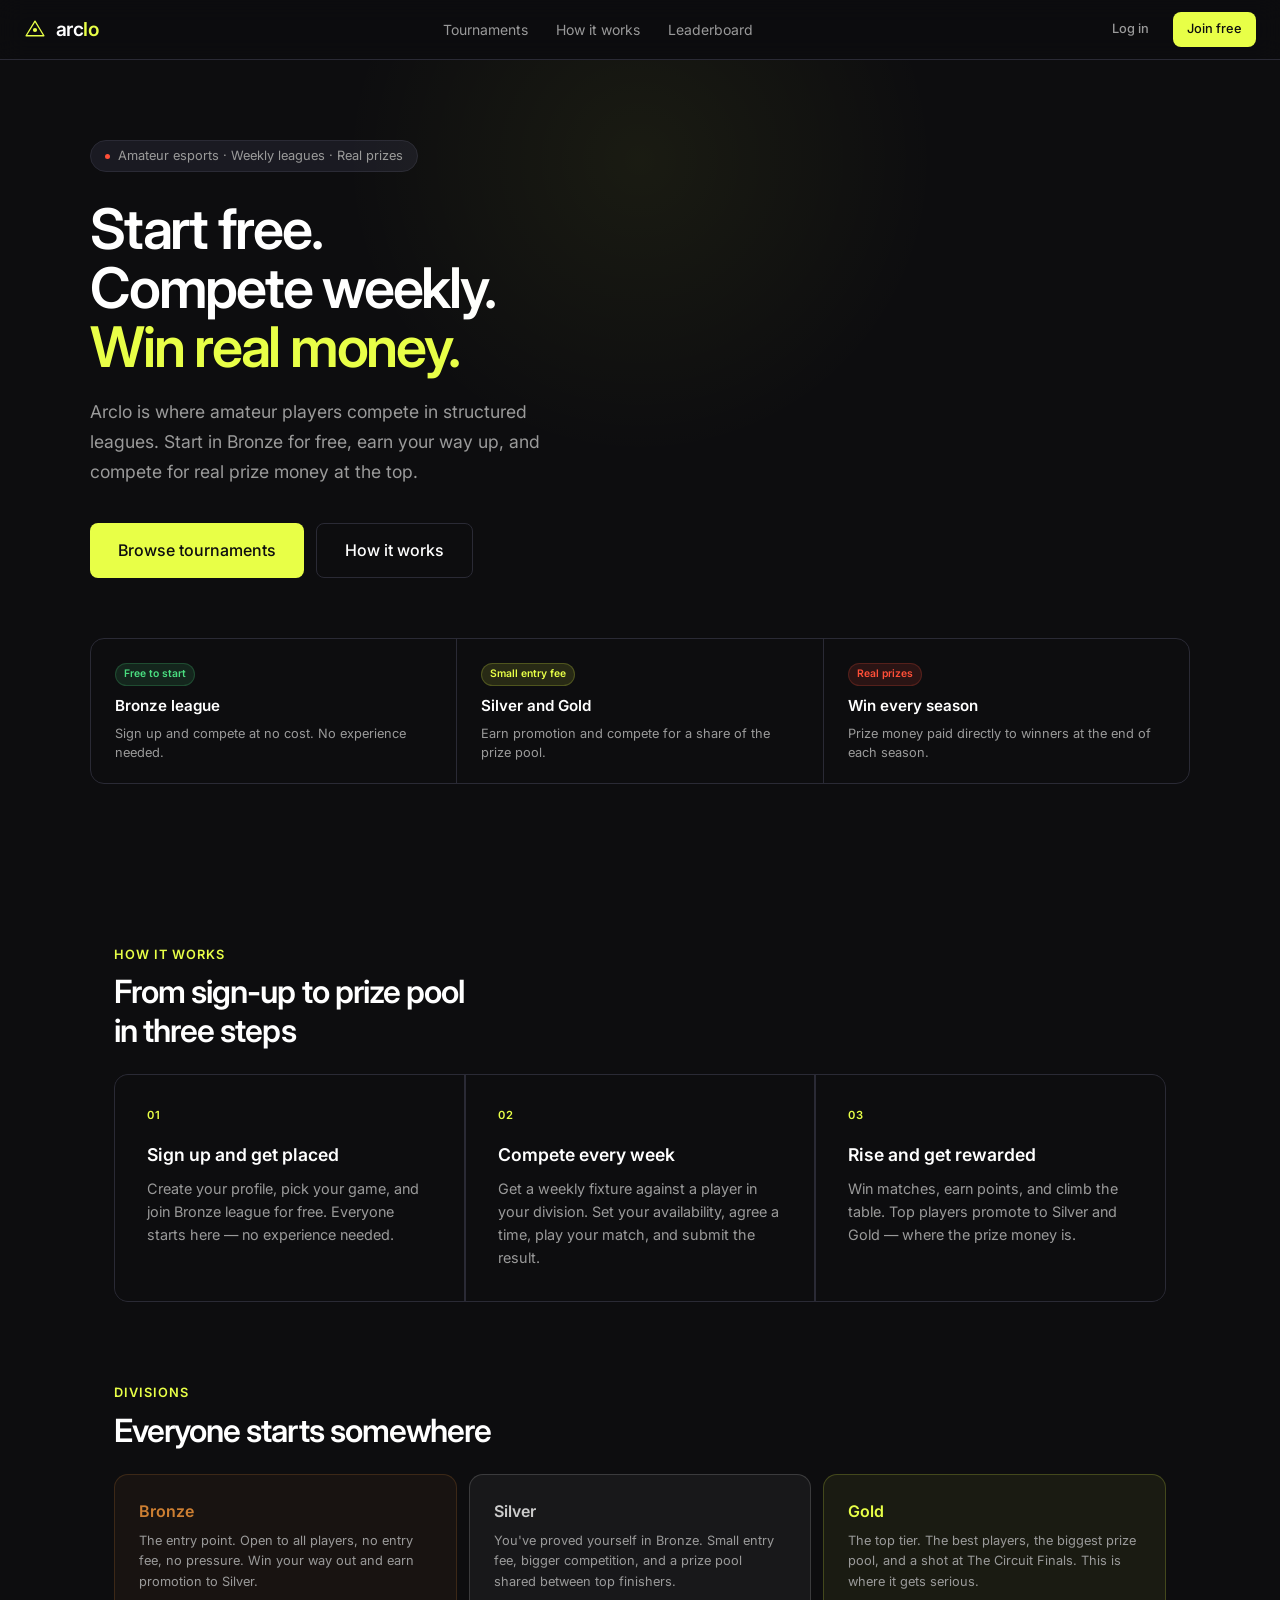
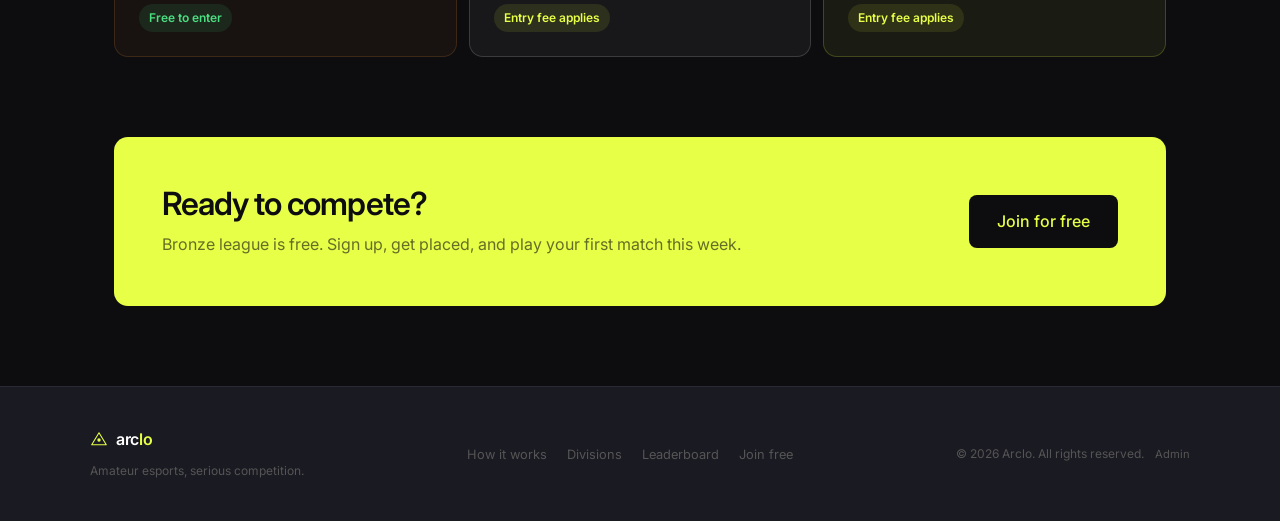
==== commit c3a7fc4b: "Tournament registration flow, start dates, player entry" ====
--- a/index.html
+++ b/index.html
@@ -87,8 +87,8 @@
     <span class="nav-logo-text">arc<span>lo</span></span>
   </div>
   <ul class="nav-links">
+    <li><a href="pages/tournaments.html">Tournaments</a></li>
     <li><a href="#how">How it works</a></li>
-    <li><a href="#divisions">Divisions</a></li>
     <li><a href="pages/leaderboard.html">Leaderboard</a></li>
   </ul>
   <div class="nav-actions">
@@ -106,7 +106,7 @@
     <h1>Start free.<br>Compete weekly.<br><span class="volt">Win real money.</span></h1>
     <p class="hero-sub">Arclo is where amateur players compete in structured leagues. Start in Bronze for free, earn your way up, and compete for real prize money at the top.</p>
     <div class="hero-btns">
-      <a href="pages/signup.html" class="btn btn-primary btn-lg">Join for free</a>
+      <a href="pages/tournaments.html" class="btn btn-primary btn-lg">Browse tournaments</a>
       <a href="#how" class="btn btn-secondary btn-lg">How it works</a>
     </div>
     <div class="hero-pillars">
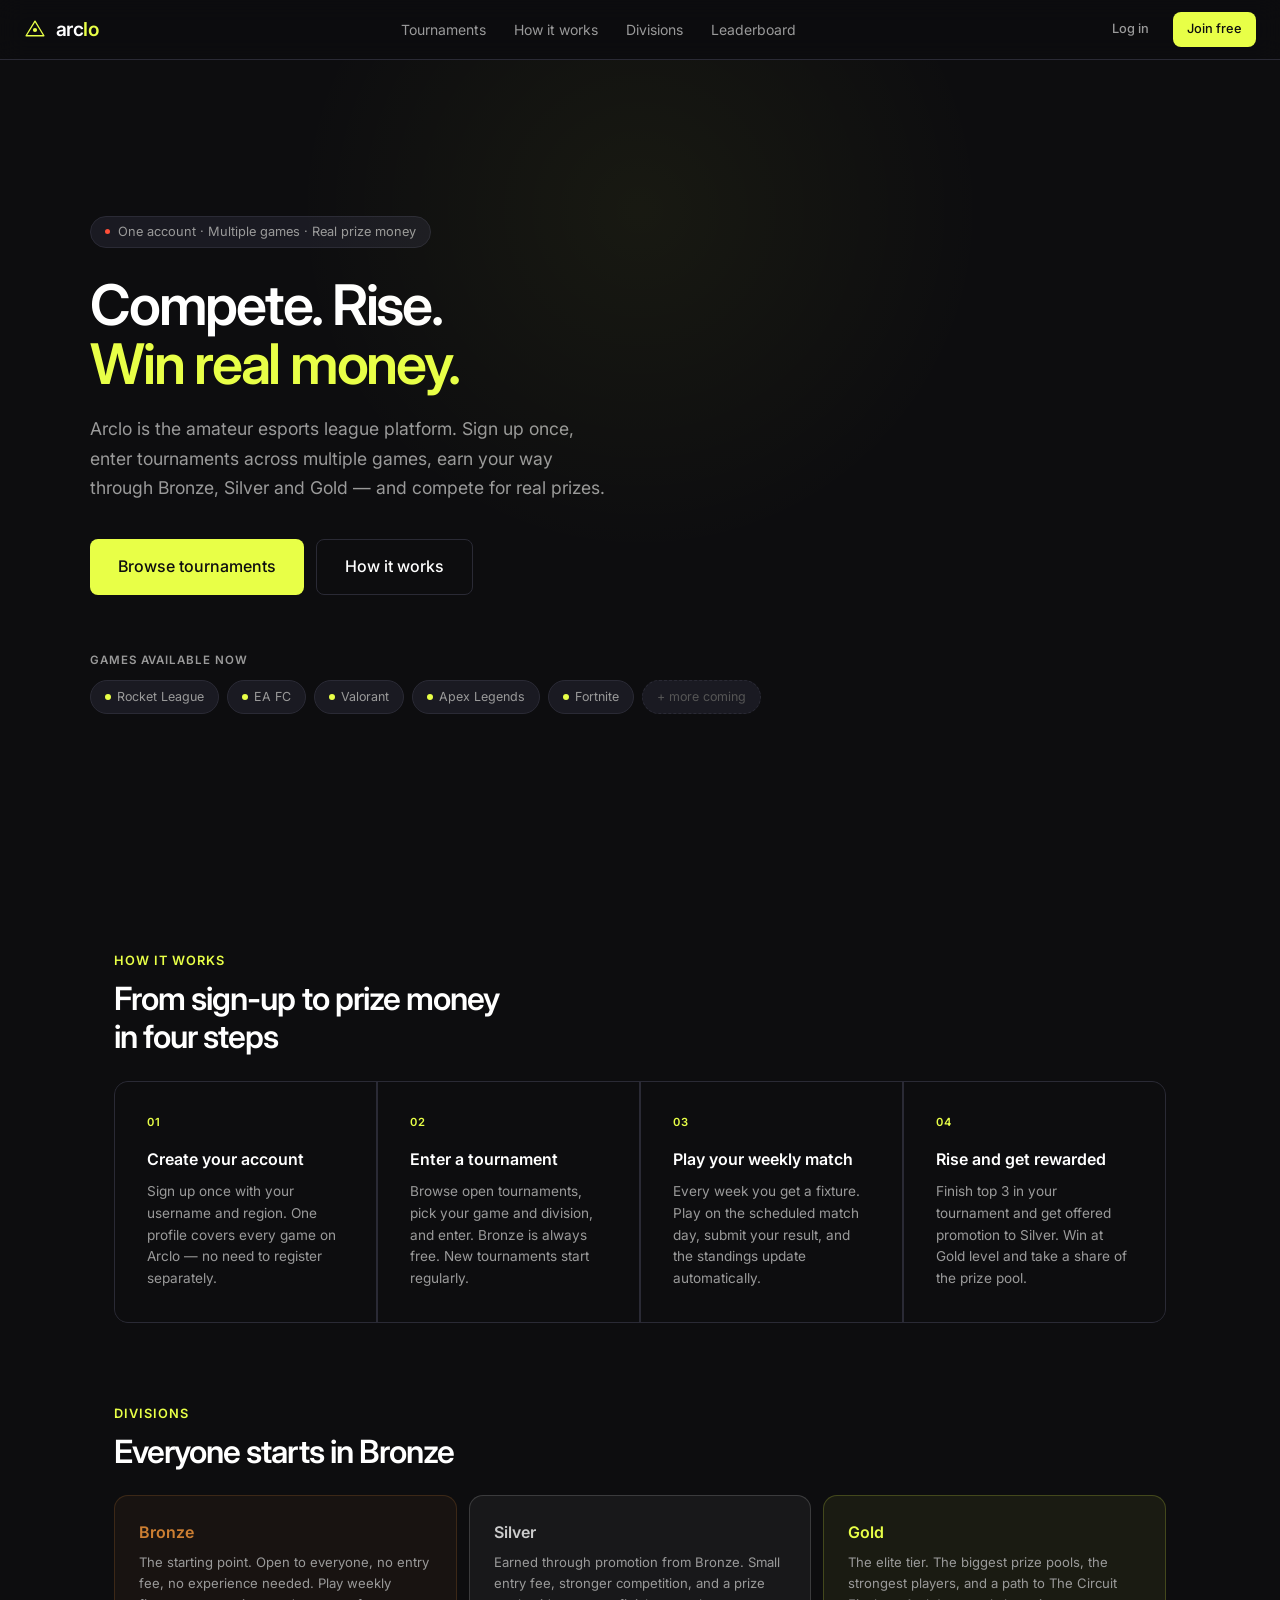
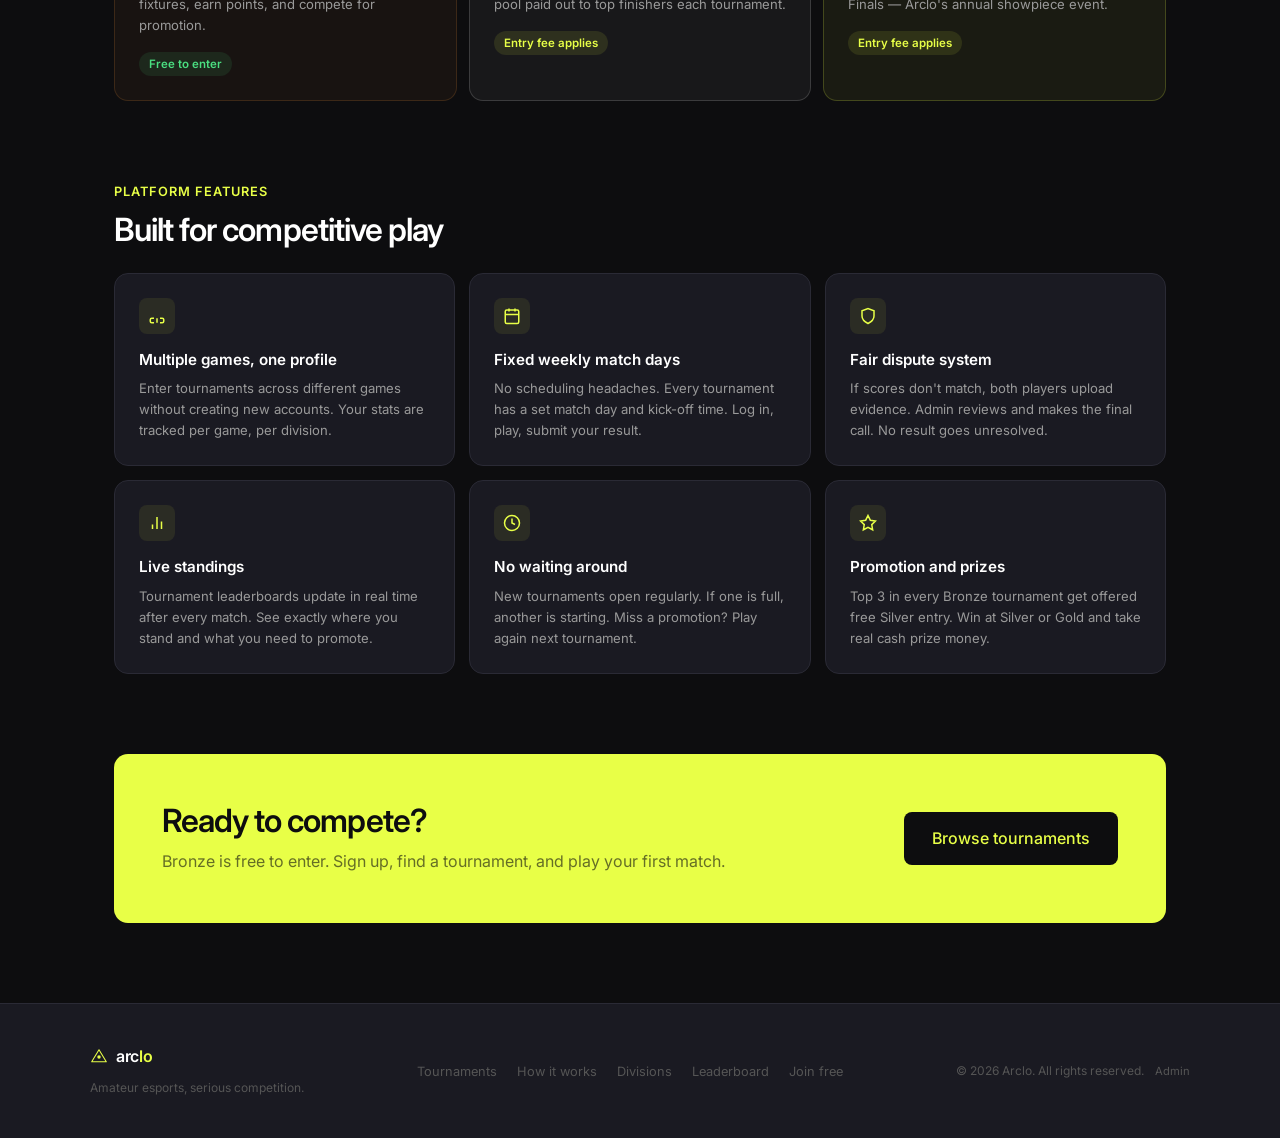
==== commit ef864ece: "Rewrite homepage to reflect current Arclo platform" ====
--- a/index.html
+++ b/index.html
@@ -4,48 +4,27 @@
   <meta charset="UTF-8">
   <meta name="viewport" content="width=device-width, initial-scale=1.0">
   <title>Arclo — Amateur esports. Real prizes.</title>
-  <meta name="description" content="Start free in Bronze. Win your way to Gold. Compete weekly in structured leagues with real prize money on the line.">
+  <meta name="description" content="One account. Multiple games. Compete in weekly tournaments, earn your way up the divisions, and win real prize money.">
   <link rel="preconnect" href="https://fonts.googleapis.com">
   <link href="https://fonts.googleapis.com/css2?family=Inter:wght@400;500;600&display=swap" rel="stylesheet">
   <link rel="stylesheet" href="css/style.css">
   <style>
-    .hero {
-      min-height: 88vh; display: flex; flex-direction: column;
-      justify-content: center; padding: 80px 24px;
-      position: relative; overflow: hidden;
-    }
-    .hero::before {
-      content: ''; position: absolute;
-      top: -200px; left: 50%; transform: translateX(-50%);
-      width: 600px; height: 600px; border-radius: 50%;
-      background: radial-gradient(circle, rgba(232,255,71,0.06) 0%, transparent 70%);
-      pointer-events: none;
-    }
+    .hero { min-height: 90vh; display: flex; flex-direction: column; justify-content: center; padding: 80px 24px; position: relative; overflow: hidden; }
+    .hero::before { content: ''; position: absolute; top: -200px; left: 50%; transform: translateX(-50%); width: 700px; height: 700px; border-radius: 50%; background: radial-gradient(circle, rgba(232,255,71,0.05) 0%, transparent 70%); pointer-events: none; }
     .hero-inner { max-width: 1100px; margin: 0 auto; width: 100%; }
-    .hero-eyebrow {
-      display: inline-flex; align-items: center; gap: 8px;
-      background: var(--slate); border: 0.5px solid var(--slate-light);
-      border-radius: 999px; padding: 5px 14px; margin-bottom: 28px;
-      font-size: 0.8rem; color: var(--gray);
-    }
-    .hero h1 { color: #fff; margin-bottom: 20px; max-width: 700px; }
+    .hero-eyebrow { display: inline-flex; align-items: center; gap: 8px; background: var(--slate); border: 0.5px solid var(--slate-light); border-radius: 999px; padding: 5px 14px; margin-bottom: 28px; font-size: 0.8rem; color: var(--gray); }
+    .hero h1 { color: #fff; margin-bottom: 20px; max-width: 680px; }
     .hero h1 .volt { color: var(--volt); }
-    .hero-sub { font-size: 1.1rem; max-width: 500px; margin-bottom: 36px; }
-    .hero-btns { display: flex; gap: 12px; flex-wrap: wrap; margin-bottom: 60px; }
-    .hero-pillars { display: flex; gap: 0; flex-wrap: wrap; border: 0.5px solid var(--slate-light); border-radius: var(--radius-lg); overflow: hidden; }
-    .hero-pillar { flex: 1; min-width: 160px; padding: 20px 24px; border-right: 0.5px solid var(--slate-light); }
-    .hero-pillar:last-child { border-right: none; }
-    .hero-pillar-title { font-size: 0.95rem; font-weight: 600; color: #fff; margin-bottom: 6px; }
-    .hero-pillar-desc { font-size: 0.8rem; color: var(--gray); line-height: 1.5; }
-    .hero-pillar-badge { display: inline-block; font-size: 0.65rem; font-weight: 600; padding: 2px 8px; border-radius: 999px; margin-bottom: 8px; }
-    .badge-free { background: rgba(74,222,128,0.12); color: #4ade80; border: 0.5px solid rgba(74,222,128,0.2); }
-    .badge-paid { background: rgba(232,255,71,0.12); color: var(--volt); border: 0.5px solid rgba(232,255,71,0.2); }
-    .badge-prize { background: rgba(255,79,56,0.12); color: var(--ignite); border: 0.5px solid rgba(255,79,56,0.2); }
-    .how-grid { display: grid; grid-template-columns: repeat(3, minmax(0,1fr)); gap: 2px; background: var(--slate-light); border: 0.5px solid var(--slate-light); border-radius: var(--radius-lg); overflow: hidden; }
+    .hero-sub { font-size: 1.1rem; max-width: 520px; margin-bottom: 36px; color: var(--gray); line-height: 1.7; }
+    .hero-btns { display: flex; gap: 12px; flex-wrap: wrap; margin-bottom: 56px; }
+    .games-strip { display: flex; gap: 8px; flex-wrap: wrap; }
+    .game-pill { display: inline-flex; align-items: center; gap: 6px; background: var(--slate); border: 0.5px solid var(--slate-light); border-radius: 999px; padding: 6px 14px; font-size: 0.78rem; color: var(--gray); }
+    .game-pill-dot { width: 6px; height: 6px; border-radius: 50%; background: var(--volt); }
+    .how-grid { display: grid; grid-template-columns: repeat(4, minmax(0,1fr)); gap: 2px; background: var(--slate-light); border: 0.5px solid var(--slate-light); border-radius: var(--radius-lg); overflow: hidden; }
     .how-item { background: var(--midnight); padding: 2rem; }
     .how-num { font-size: 0.7rem; font-weight: 600; color: var(--volt); letter-spacing: 0.1em; margin-bottom: 16px; }
-    .how-title { font-size: 1.1rem; font-weight: 600; color: #fff; margin-bottom: 8px; }
-    .how-desc { font-size: 0.9rem; color: var(--gray); line-height: 1.6; }
+    .how-title { font-size: 1rem; font-weight: 600; color: #fff; margin-bottom: 8px; }
+    .how-desc { font-size: 0.85rem; color: var(--gray); line-height: 1.6; }
     .division-grid { display: grid; grid-template-columns: repeat(3, minmax(0,1fr)); gap: 12px; }
     .division-card { border-radius: var(--radius-lg); padding: 1.5rem; border: 0.5px solid var(--slate-light); }
     .division-card.bronze { background: rgba(205,127,50,0.06); border-color: rgba(205,127,50,0.2); }
@@ -55,10 +34,15 @@
     .division-name.bronze { color: #cd7f32; }
     .division-name.silver { color: #ccc; }
     .division-name.gold { color: var(--volt); }
-    .division-desc { font-size: 0.8rem; color: var(--gray); line-height: 1.6; margin-bottom: 12px; }
-    .division-entry { font-size: 0.75rem; font-weight: 600; padding: 4px 10px; border-radius: 999px; display: inline-block; }
+    .division-desc { font-size: 0.82rem; color: var(--gray); line-height: 1.6; margin-bottom: 14px; }
+    .division-entry { font-size: 0.72rem; font-weight: 600; padding: 3px 10px; border-radius: 999px; display: inline-block; }
     .entry-free { background: rgba(74,222,128,0.1); color: #4ade80; }
     .entry-paid { background: rgba(232,255,71,0.1); color: var(--volt); }
+    .feature-grid { display: grid; grid-template-columns: repeat(3, minmax(0,1fr)); gap: 14px; }
+    .feature-card { background: var(--slate); border: 0.5px solid var(--slate-light); border-radius: var(--radius-lg); padding: 1.5rem; }
+    .feature-icon { width: 36px; height: 36px; border-radius: var(--radius); background: rgba(232,255,71,0.08); display: flex; align-items: center; justify-content: center; margin-bottom: 14px; }
+    .feature-title { font-size: 0.95rem; font-weight: 600; color: #fff; margin-bottom: 6px; }
+    .feature-desc { font-size: 0.82rem; color: var(--gray); line-height: 1.6; }
     .cta-band { background: var(--volt); border-radius: var(--radius-lg); padding: 48px; display: flex; align-items: center; justify-content: space-between; gap: 24px; flex-wrap: wrap; }
     .cta-band h2 { color: var(--midnight); }
     .cta-band p { color: rgba(13,13,15,0.6); }
@@ -66,10 +50,7 @@
     .btn-dark:hover { background: #111; }
     @media (max-width: 768px) {
       .hero { min-height: auto; padding: 60px 24px; }
-      .hero-pillars { flex-direction: column; }
-      .hero-pillar { border-right: none; border-bottom: 0.5px solid var(--slate-light); }
-      .hero-pillar:last-child { border-bottom: none; }
-      .how-grid, .division-grid { grid-template-columns: 1fr; }
+      .how-grid, .division-grid, .feature-grid { grid-template-columns: 1fr; }
       .cta-band { padding: 32px 24px; }
     }
   </style>
@@ -89,6 +70,7 @@
   <ul class="nav-links">
     <li><a href="pages/tournaments.html">Tournaments</a></li>
     <li><a href="#how">How it works</a></li>
+    <li><a href="#divisions">Divisions</a></li>
     <li><a href="pages/leaderboard.html">Leaderboard</a></li>
   </ul>
   <div class="nav-actions">
@@ -101,29 +83,23 @@
   <div class="hero-inner">
     <div class="hero-eyebrow">
       <div class="live-dot"></div>
-      Amateur esports · Weekly leagues · Real prizes
-    </div>
-    <h1>Start free.<br>Compete weekly.<br><span class="volt">Win real money.</span></h1>
-    <p class="hero-sub">Arclo is where amateur players compete in structured leagues. Start in Bronze for free, earn your way up, and compete for real prize money at the top.</p>
+      One account · Multiple games · Real prize money
+    </div>
+    <h1>Compete. Rise.<br><span class="volt">Win real money.</span></h1>
+    <p class="hero-sub">Arclo is the amateur esports league platform. Sign up once, enter tournaments across multiple games, earn your way through Bronze, Silver and Gold — and compete for real prizes.</p>
     <div class="hero-btns">
       <a href="pages/tournaments.html" class="btn btn-primary btn-lg">Browse tournaments</a>
       <a href="#how" class="btn btn-secondary btn-lg">How it works</a>
     </div>
-    <div class="hero-pillars">
-      <div class="hero-pillar">
-        <span class="hero-pillar-badge badge-free">Free to start</span>
-        <div class="hero-pillar-title">Bronze league</div>
-        <div class="hero-pillar-desc">Sign up and compete at no cost. No experience needed.</div>
-      </div>
-      <div class="hero-pillar">
-        <span class="hero-pillar-badge badge-paid">Small entry fee</span>
-        <div class="hero-pillar-title">Silver and Gold</div>
-        <div class="hero-pillar-desc">Earn promotion and compete for a share of the prize pool.</div>
-      </div>
-      <div class="hero-pillar">
-        <span class="hero-pillar-badge badge-prize">Real prizes</span>
-        <div class="hero-pillar-title">Win every season</div>
-        <div class="hero-pillar-desc">Prize money paid directly to winners at the end of each season.</div>
+    <div>
+      <p style="font-size:0.72rem;color:var(--gray);text-transform:uppercase;letter-spacing:0.08em;font-weight:600;margin-bottom:10px;">Games available now</p>
+      <div class="games-strip">
+        <span class="game-pill"><span class="game-pill-dot"></span>Rocket League</span>
+        <span class="game-pill"><span class="game-pill-dot"></span>EA FC</span>
+        <span class="game-pill"><span class="game-pill-dot"></span>Valorant</span>
+        <span class="game-pill"><span class="game-pill-dot"></span>Apex Legends</span>
+        <span class="game-pill"><span class="game-pill-dot"></span>Fortnite</span>
+        <span class="game-pill" style="color:var(--gray-dim);border-style:dashed;">+ more coming</span>
       </div>
     </div>
   </div>
@@ -132,22 +108,27 @@
 <section class="section" id="how">
   <div class="container">
     <p class="text-volt mb-1" style="font-size:0.8rem;font-weight:600;letter-spacing:0.08em;text-transform:uppercase;">How it works</p>
-    <h2 style="color:#fff;" class="mb-3">From sign-up to prize pool<br>in three steps</h2>
+    <h2 style="color:#fff;" class="mb-3">From sign-up to prize money<br>in four steps</h2>
     <div class="how-grid">
       <div class="how-item">
         <div class="how-num">01</div>
-        <div class="how-title">Sign up and get placed</div>
-        <p class="how-desc">Create your profile, pick your game, and join Bronze league for free. Everyone starts here — no experience needed.</p>
+        <div class="how-title">Create your account</div>
+        <p class="how-desc">Sign up once with your username and region. One profile covers every game on Arclo — no need to register separately.</p>
       </div>
       <div class="how-item">
         <div class="how-num">02</div>
-        <div class="how-title">Compete every week</div>
-        <p class="how-desc">Get a weekly fixture against a player in your division. Set your availability, agree a time, play your match, and submit the result.</p>
+        <div class="how-title">Enter a tournament</div>
+        <p class="how-desc">Browse open tournaments, pick your game and division, and enter. Bronze is always free. New tournaments start regularly.</p>
       </div>
       <div class="how-item">
         <div class="how-num">03</div>
+        <div class="how-title">Play your weekly match</div>
+        <p class="how-desc">Every week you get a fixture. Play on the scheduled match day, submit your result, and the standings update automatically.</p>
+      </div>
+      <div class="how-item">
+        <div class="how-num">04</div>
         <div class="how-title">Rise and get rewarded</div>
-        <p class="how-desc">Win matches, earn points, and climb the table. Top players promote to Silver and Gold — where the prize money is.</p>
+        <p class="how-desc">Finish top 3 in your tournament and get offered promotion to Silver. Win at Gold level and take a share of the prize pool.</p>
       </div>
     </div>
   </div>
@@ -156,22 +137,73 @@
 <section class="section" id="divisions" style="padding-top:0;">
   <div class="container">
     <p class="text-volt mb-1" style="font-size:0.8rem;font-weight:600;letter-spacing:0.08em;text-transform:uppercase;">Divisions</p>
-    <h2 style="color:#fff;" class="mb-3">Everyone starts somewhere</h2>
+    <h2 style="color:#fff;" class="mb-3">Everyone starts in Bronze</h2>
     <div class="division-grid">
       <div class="division-card bronze">
         <div class="division-name bronze">Bronze</div>
-        <p class="division-desc">The entry point. Open to all players, no entry fee, no pressure. Win your way out and earn promotion to Silver.</p>
+        <p class="division-desc">The starting point. Open to everyone, no entry fee, no experience needed. Play weekly fixtures, earn points, and compete for promotion.</p>
         <span class="division-entry entry-free">Free to enter</span>
       </div>
       <div class="division-card silver">
         <div class="division-name silver">Silver</div>
-        <p class="division-desc">You've proved yourself in Bronze. Small entry fee, bigger competition, and a prize pool shared between top finishers.</p>
+        <p class="division-desc">Earned through promotion from Bronze. Small entry fee, stronger competition, and a prize pool paid out to top finishers each tournament.</p>
         <span class="division-entry entry-paid">Entry fee applies</span>
       </div>
       <div class="division-card gold">
         <div class="division-name gold">Gold</div>
-        <p class="division-desc">The top tier. The best players, the biggest prize pool, and a shot at The Circuit Finals. This is where it gets serious.</p>
+        <p class="division-desc">The elite tier. The biggest prize pools, the strongest players, and a path to The Circuit Finals — Arclo's annual showpiece event.</p>
         <span class="division-entry entry-paid">Entry fee applies</span>
+      </div>
+    </div>
+  </div>
+</section>
+
+<section class="section" style="padding-top:0;">
+  <div class="container">
+    <p class="text-volt mb-1" style="font-size:0.8rem;font-weight:600;letter-spacing:0.08em;text-transform:uppercase;">Platform features</p>
+    <h2 style="color:#fff;" class="mb-3">Built for competitive play</h2>
+    <div class="feature-grid">
+      <div class="feature-card">
+        <div class="feature-icon">
+          <svg width="18" height="18" viewBox="0 0 24 24" fill="none" stroke="#e8ff47" stroke-width="2"><path d="M8 21H5a2 2 0 0 1-2-2v-2a2 2 0 0 1 2-2h3"/><path d="M16 21h3a2 2 0 0 0 2-2v-2a2 2 0 0 0-2-2h-3"/><path d="M12 21v-6"/></svg>
+        </div>
+        <div class="feature-title">Multiple games, one profile</div>
+        <p class="feature-desc">Enter tournaments across different games without creating new accounts. Your stats are tracked per game, per division.</p>
+      </div>
+      <div class="feature-card">
+        <div class="feature-icon">
+          <svg width="18" height="18" viewBox="0 0 24 24" fill="none" stroke="#e8ff47" stroke-width="2"><rect x="3" y="4" width="18" height="18" rx="2"/><line x1="16" y1="2" x2="16" y2="6"/><line x1="8" y1="2" x2="8" y2="6"/><line x1="3" y1="10" x2="21" y2="10"/></svg>
+        </div>
+        <div class="feature-title">Fixed weekly match days</div>
+        <p class="feature-desc">No scheduling headaches. Every tournament has a set match day and kick-off time. Log in, play, submit your result.</p>
+      </div>
+      <div class="feature-card">
+        <div class="feature-icon">
+          <svg width="18" height="18" viewBox="0 0 24 24" fill="none" stroke="#e8ff47" stroke-width="2"><path d="M12 22s8-4 8-10V5l-8-3-8 3v7c0 6 8 10 8 10z"/></svg>
+        </div>
+        <div class="feature-title">Fair dispute system</div>
+        <p class="feature-desc">If scores don't match, both players upload evidence. Admin reviews and makes the final call. No result goes unresolved.</p>
+      </div>
+      <div class="feature-card">
+        <div class="feature-icon">
+          <svg width="18" height="18" viewBox="0 0 24 24" fill="none" stroke="#e8ff47" stroke-width="2"><line x1="18" y1="20" x2="18" y2="10"/><line x1="12" y1="20" x2="12" y2="4"/><line x1="6" y1="20" x2="6" y2="14"/></svg>
+        </div>
+        <div class="feature-title">Live standings</div>
+        <p class="feature-desc">Tournament leaderboards update in real time after every match. See exactly where you stand and what you need to promote.</p>
+      </div>
+      <div class="feature-card">
+        <div class="feature-icon">
+          <svg width="18" height="18" viewBox="0 0 24 24" fill="none" stroke="#e8ff47" stroke-width="2"><circle cx="12" cy="12" r="10"/><polyline points="12 6 12 12 16 14"/></svg>
+        </div>
+        <div class="feature-title">No waiting around</div>
+        <p class="feature-desc">New tournaments open regularly. If one is full, another is starting. Miss a promotion? Play again next tournament.</p>
+      </div>
+      <div class="feature-card">
+        <div class="feature-icon">
+          <svg width="18" height="18" viewBox="0 0 24 24" fill="none" stroke="#e8ff47" stroke-width="2"><polygon points="12 2 15.09 8.26 22 9.27 17 14.14 18.18 21.02 12 17.77 5.82 21.02 7 14.14 2 9.27 8.91 8.26 12 2"/></svg>
+        </div>
+        <div class="feature-title">Promotion and prizes</div>
+        <p class="feature-desc">Top 3 in every Bronze tournament get offered free Silver entry. Win at Silver or Gold and take real cash prize money.</p>
       </div>
     </div>
   </div>
@@ -182,9 +214,9 @@
     <div class="cta-band">
       <div>
         <h2>Ready to compete?</h2>
-        <p class="mt-1">Bronze league is free. Sign up, get placed, and play your first match this week.</p>
-      </div>
-      <a href="pages/signup.html" class="btn btn-dark btn-lg">Join for free</a>
+        <p class="mt-1">Bronze is free to enter. Sign up, find a tournament, and play your first match.</p>
+      </div>
+      <a href="pages/tournaments.html" class="btn btn-dark btn-lg">Browse tournaments</a>
     </div>
   </div>
 </section>
@@ -199,6 +231,7 @@
       <p class="footer-copy">Amateur esports, serious competition.</p>
     </div>
     <ul class="footer-links">
+      <li><a href="pages/tournaments.html">Tournaments</a></li>
       <li><a href="#how">How it works</a></li>
       <li><a href="#divisions">Divisions</a></li>
       <li><a href="pages/leaderboard.html">Leaderboard</a></li>
